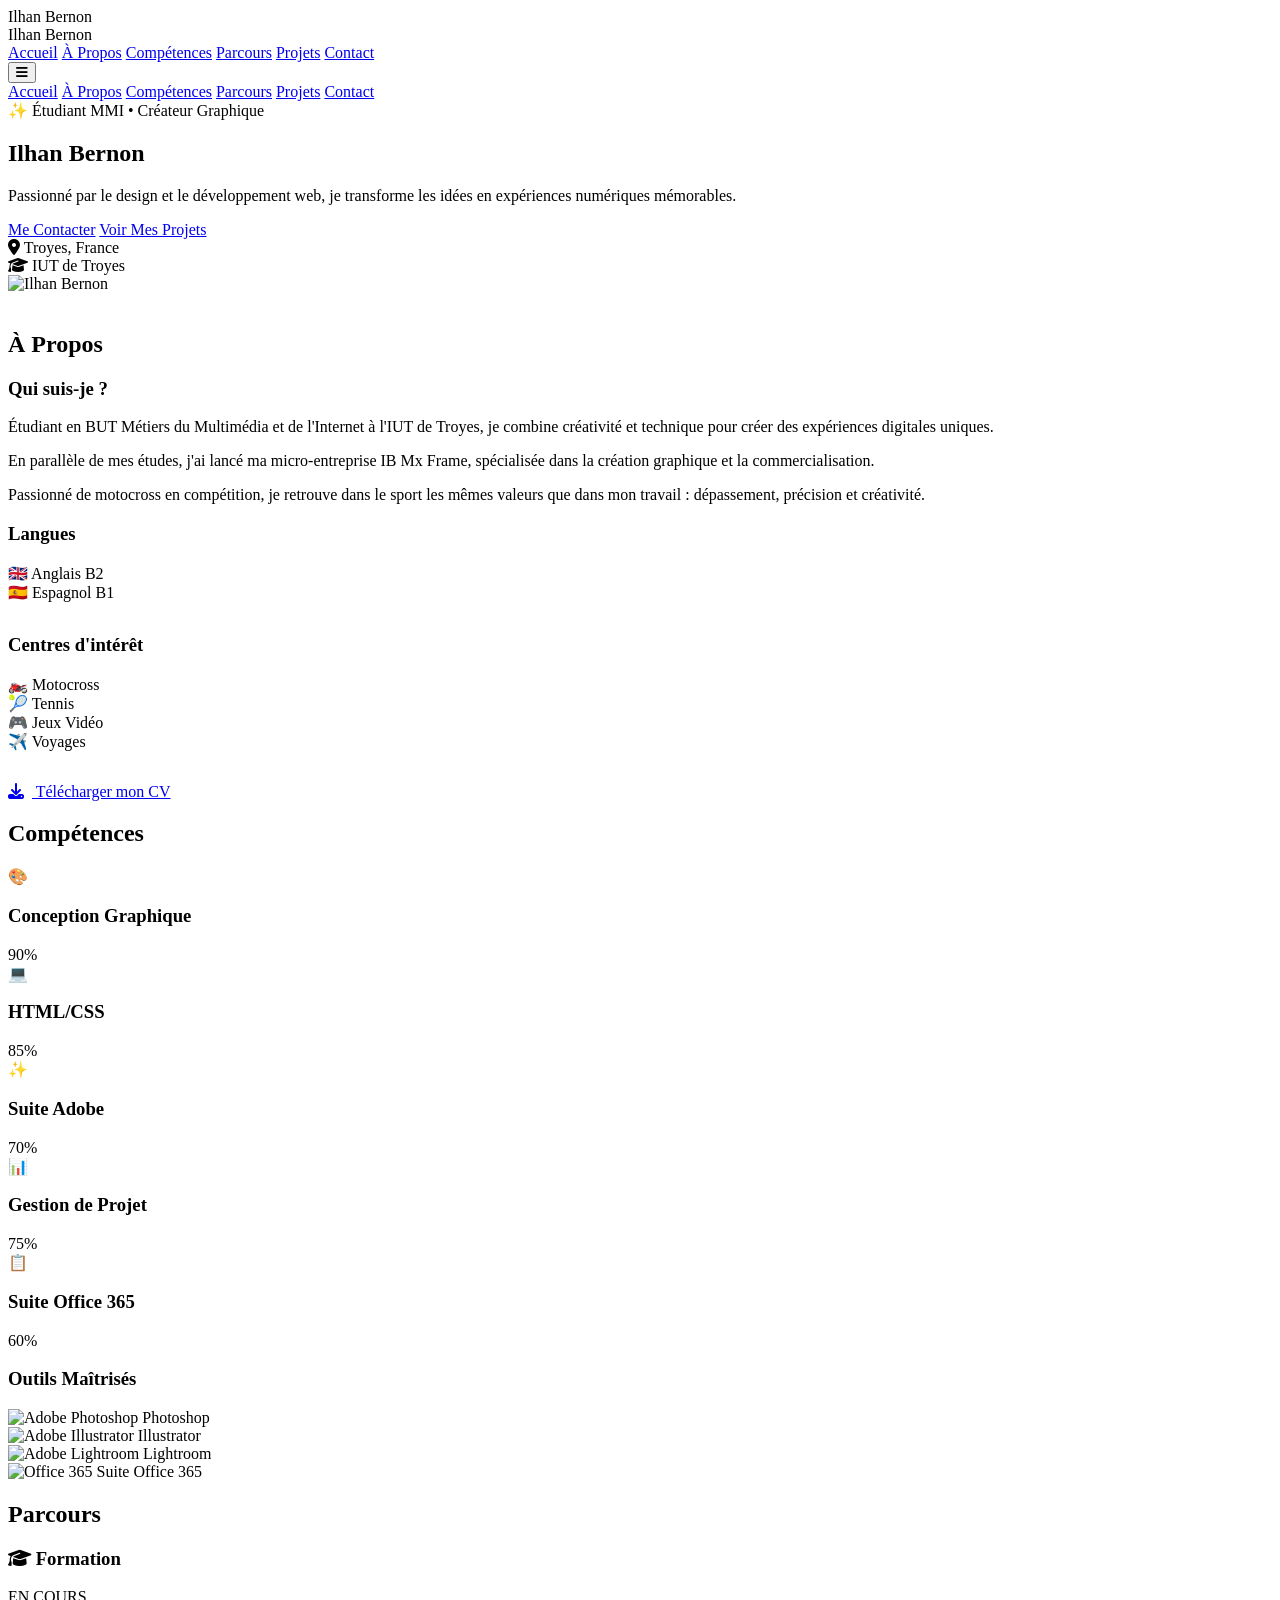
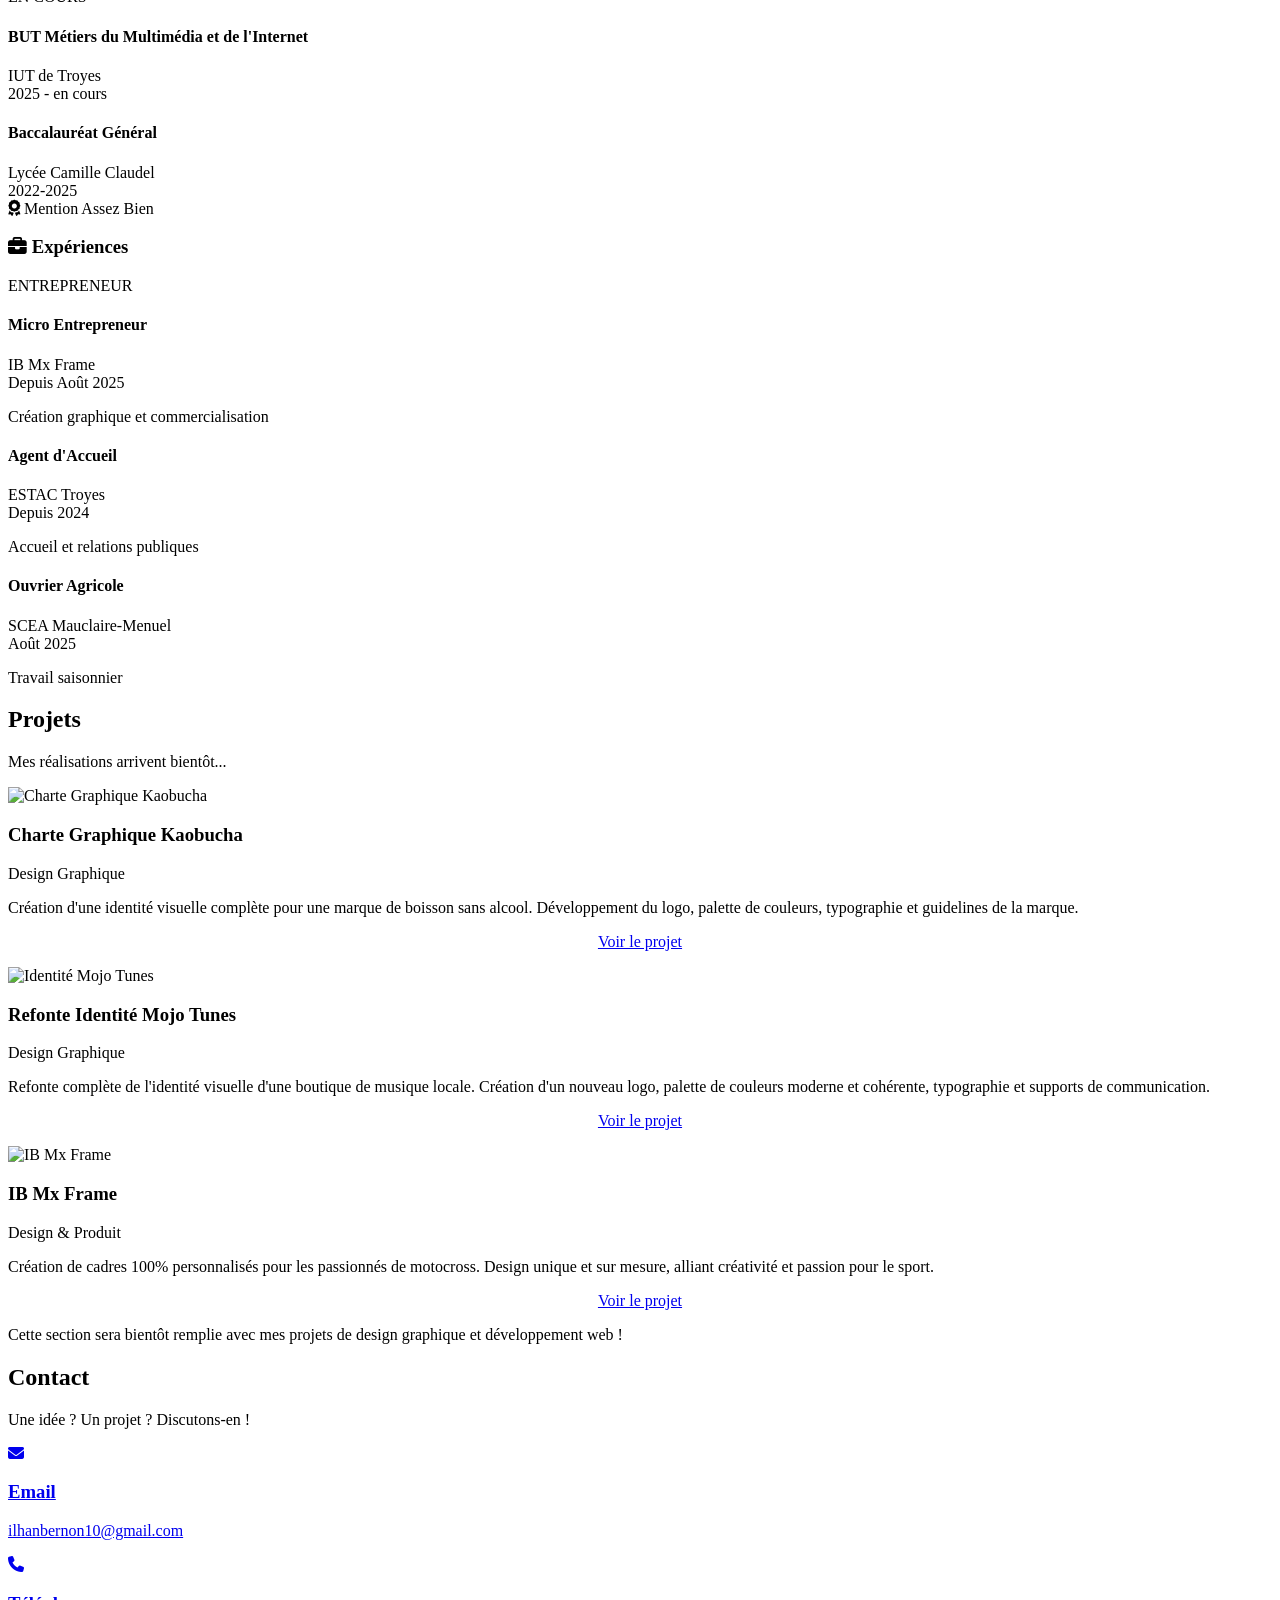
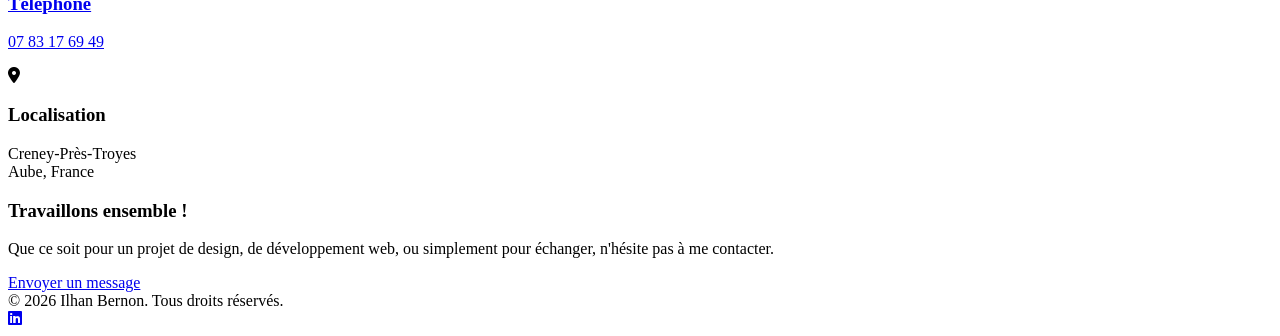
==== index.html @ 0a4a76ca "Create index.html for portfolio website Added a complete HTML structure for the portfolio website, i" ====
<!DOCTYPE html>
<html lang="fr">
<head>
    <meta charset="UTF-8">
    <meta name="viewport" content="width=device-width, initial-scale=1.0">
    <title>Ilhan Bernon - Portfolio</title>
    <link rel="stylesheet" href="https://cdnjs.cloudflare.com/ajax/libs/font-awesome/6.4.0/css/all.min.css">
    <link rel="preconnect" href="https://fonts.googleapis.com">
    <link rel="preconnect" href="https://fonts.gstatic.com" crossorigin>
    <meta name="description" content="Portfolio d'Ilhan Bernon, étudiant en MMI et créateur graphique. Découvrez mes projets et compétences en design et développement web.">
    <link href="https://fonts.googleapis.com/css2?family=Space+Grotesk:wght@300;400;500;600;700&display=swap" rel="stylesheet">
    <link rel="stylesheet" href="style.css">
</head>
<body>
    <!-- Loader -->
    <div id="loader" class="loader">
        <div class="loader-content">
            <div class="loader-text">
                <span class="loader-name">Ilhan Bernon</span>
            </div>
            <div class="loader-bar">
                <div class="loader-progress"></div>
            </div>
        </div>
    </div>

    <!-- Navigation -->
    <nav id="navbar">
        <div class="nav-container">
            <div class="logo">Ilhan Bernon</div>
            
            <!-- Desktop Navigation -->
            <div class="nav-links">
                <a href="#home" class="nav-link active">Accueil</a>
                <a href="#about" class="nav-link">À Propos</a>
                <a href="#skills" class="nav-link">Compétences</a>
                <a href="#experience" class="nav-link">Parcours</a>
                <a href="#projects" class="nav-link">Projets</a>
                <a href="#contact" class="nav-link">Contact</a>
            </div>

            <!-- Mobile Menu Button -->
            <button class="mobile-menu-btn" id="mobileMenuBtn">
                <i class="fas fa-bars"></i>
            </button>
        </div>

        <!-- Mobile Navigation -->
        <div class="mobile-nav" id="mobileNav">
            <a href="#home" class="mobile-nav-link">Accueil</a>
            <a href="#about" class="mobile-nav-link">À Propos</a>
            <a href="#skills" class="mobile-nav-link">Compétences</a>
            <a href="#experience" class="mobile-nav-link">Parcours</a>
            <a href="#projects" class="mobile-nav-link">Projets</a>
            <a href="#contact" class="mobile-nav-link">Contact</a>
        </div>
    </nav>

    <!-- Hero Section -->
    <section id="home" class="hero">
        <!-- Animated Background -->
        <div class="hero-bg">
            <div class="blob blob-1"></div>
            <div class="blob blob-2"></div>
            <div class="blob blob-3"></div>
        </div>

        <div class="container hero-content">
            <div class="hero-grid">
                <!-- Text Content -->
                <div class="hero-text fade-in-left">
                    <div class="badge">
                        <span>✨ Étudiant MMI • Créateur Graphique</span>
                    </div>
                    
                    <h1 class="hero-title">
                        <span class="title-line-1">Ilhan</span>
                        <span class="title-line-2">Bernon</span>
                    </h1>
                    
                    <p class="hero-description">
                        Passionné par le <span class="highlight-cyan">design</span> et le <span class="highlight-blue">développement web</span>, 
                        je transforme les idées en expériences numériques mémorables.
                    </p>

                    <div class="hero-buttons">
                        <a href="#contact" class="btn btn-primary">Me Contacter</a>
                        <a href="#projects" class="btn btn-secondary">Voir Mes Projets</a>
                    </div>

                    <!-- Quick Info -->
                    <div class="quick-info">
                        <div class="info-item">
                            <i class="fas fa-map-marker-alt"></i>
                            <span>Troyes, France</span>
                        </div>
                        <div class="info-item">
                            <i class="fas fa-graduation-cap"></i>
                            <span>IUT de Troyes</span>
                        </div>
                    </div>
                </div>

                <!-- Image/Visual -->
                <div class="hero-image fade-in-right">
                    <div class="image-container">
                        <!-- Decorative Elements -->
                        <div class="deco-blob deco-1"></div>
                        <div class="deco-blob deco-2"></div>
                        
                        <!-- Main Container -->
                        <div class="profile-card">
                            <div class="profile-overlay"></div>
                            
                            <!-- Profile Photo -->
                            <img src="profile.jpg" alt="Ilhan Bernon" class="profile-img">

                            <!-- Floating Icon -->
                            <div class="floating-icon">
                                <i class="fas fa-sparkles"></i>
                            </div>
                        </div>
                    </div>
                </div>
            </div>
        </div>
    </section>

    <!-- About Section -->
    <section id="about" class="about">
        <div class="container">
            <div class="section-header">
                <h2 class="section-title">À Propos</h2>
                <div class="title-underline"></div>
            </div>

            <div class="about-grid">
                <div class="about-text">
                    <h3>Qui suis-je ?</h3>
                    <p>
                        Étudiant en BUT Métiers du Multimédia et de l'Internet à l'IUT de Troyes, 
                        je combine créativité et technique pour créer des expériences digitales uniques.
                    </p>
                    <p>
                        En parallèle de mes études, j'ai lancé ma micro-entreprise <span class="highlight-cyan">IB Mx Frame</span>, 
                        spécialisée dans la création graphique et la commercialisation.
                    </p>
                    <p>
                        Passionné de motocross en compétition, je retrouve dans le sport les mêmes valeurs 
                        que dans mon travail : <span class="highlight-blue">dépassement, précision et créativité</span>.
                    </p>
                </div>

                <div class="about-details">
                    <h3>Langues</h3>
                    <div class="language-bars">
                        <div class="language-item">
                            <div class="language-header">
                                <span>🇬🇧 Anglais</span>
                                <span class="level">B2</span>
                            </div>
                            <div class="progress-bar">
                                <div class="progress-fill" style="width: 80%"></div>
                            </div>
                        </div>
                        <div class="language-item">
                            <div class="language-header">
                                <span>🇪🇸 Espagnol</span>
                                <span class="level">B1</span>
                            </div>
                            <div class="progress-bar">
                                <div class="progress-fill" style="width: 60%"></div>
                            </div>
                        </div>
                    </div>

                    <h3 style="margin-top: 2rem;">Centres d'intérêt</h3>
                    <div class="hobbies-grid">
                        <div class="hobby-card">🏍️ Motocross</div>
                        <div class="hobby-card">🎾 Tennis</div>
                        <div class="hobby-card">🎮 Jeux Vidéo</div>
                        <div class="hobby-card">✈️ Voyages</div>
                    </div>

                    <div style="margin-top: 2rem;">
                        <a href="files/Ilhan_Bernon_CV.pdf" download class="btn btn-primary" style="display: inline-block;">
                            <i class="fas fa-download" style="margin-right: 0.5rem;"></i>
                            Télécharger mon CV
                        </a>
                    </div>
                </div>
            </div>
        </div>
    </section>

    <!-- Skills Section -->
    <section id="skills" class="skills">
        <div class="container">
            <div class="section-header">
                <h2 class="section-title">Compétences</h2>
                <div class="title-underline"></div>
            </div>

            <div class="skills-grid">
                <div class="skill-card">
                    <div class="skill-header">
                        <div class="skill-icon">🎨</div>
                        <h3>Conception Graphique</h3>
                    </div>
                    <div class="progress-bar">
                        <div class="progress-fill" style="width: 90%"></div>
                    </div>
                    <div class="skill-percent">90%</div>
                </div>

                <div class="skill-card">
                    <div class="skill-header">
                        <div class="skill-icon">💻</div>
                        <h3>HTML/CSS</h3>
                    </div>
                    <div class="progress-bar">
                        <div class="progress-fill" style="width: 85%"></div>
                    </div>
                    <div class="skill-percent">85%</div>
                </div>

                <div class="skill-card">
                    <div class="skill-header">
                        <div class="skill-icon">✨</div>
                        <h3>Suite Adobe</h3>
                    </div>
                    <div class="progress-bar">
                        <div class="progress-fill" style="width: 70%"></div>
                    </div>
                    <div class="skill-percent">70%</div>
                </div>

                <div class="skill-card">
                    <div class="skill-header">
                        <div class="skill-icon">📊</div>
                        <h3>Gestion de Projet</h3>
                    </div>
                    <div class="progress-bar">
                        <div class="progress-fill" style="width: 75%"></div>
                    </div>
                    <div class="skill-percent">75%</div>
                </div>

                <div class="skill-card">
                    <div class="skill-header">
                        <div class="skill-icon">📋</div>
                        <h3>Suite Office 365</h3>
                    </div>
                    <div class="progress-bar">
                        <div class="progress-fill" style="width: 60%"></div>
                    </div>
                    <div class="skill-percent">60%</div>
                </div>
            </div>

            <!-- Tools -->
            <div class="tools-section">
                <h3>Outils Maîtrisés</h3>
                <div class="tools-grid">
                    <div class="tool-badge tool-ps">
                        <img src="images/aps.svg" alt="Adobe Photoshop" class="tool-icon">
                        Photoshop
                    </div>
                    <div class="tool-badge tool-ai">
                        <img src="images/ai.svg" alt="Adobe Illustrator" class="tool-icon">
                        Illustrator
                    </div>
                    <div class="tool-badge tool-lr">
                        <img src="images/alr.svg" alt="Adobe Lightroom" class="tool-icon">
                        Lightroom
                    </div>
                    <div class="tool-badge tool-office">
                        <img src="images/office-2.svg" alt="Office 365" class="tool-icon">
                        Suite Office 365
                    </div>
                </div>
            </div>
        </div>
    </section>

    <!-- Experience Section -->
    <section id="experience" class="experience">
        <div class="container">
            <div class="section-header">
                <h2 class="section-title">Parcours</h2>
                <div class="title-underline"></div>
            </div>

            <div class="experience-grid">
                <!-- Education -->
                <div class="experience-column">
                    <h3 class="column-title">
                        <i class="fas fa-graduation-cap"></i>
                        Formation
                    </h3>
                    
                    <div class="timeline-item current">
                        <div class="current-badge">EN COURS</div>
                        <h4>BUT Métiers du Multimédia et de l'Internet</h4>
                        <div class="item-subtitle">IUT de Troyes</div>
                        <div class="item-date">2025 - en cours</div>
                    </div>

                    <div class="timeline-item">
                        <h4>Baccalauréat Général</h4>
                        <div class="item-subtitle">Lycée Camille Claudel</div>
                        <div class="item-date">2022-2025</div>
                        <div class="item-mention">
                            <i class="fas fa-award"></i>
                            Mention Assez Bien
                        </div>
                    </div>
                </div>

                <!-- Professional Experience -->
                <div class="experience-column">
                    <h3 class="column-title">
                        <i class="fas fa-briefcase"></i>
                        Expériences
                    </h3>

                    <div class="timeline-item">
                        <div class="entrepreneur-badge">ENTREPRENEUR</div>
                        <h4>Micro Entrepreneur</h4>
                        <div class="item-subtitle">IB Mx Frame</div>
                        <div class="item-date">Depuis Août 2025</div>
                        <p>Création graphique et commercialisation</p>
                    </div>

                    <div class="timeline-item">
                        <h4>Agent d'Accueil</h4>
                        <div class="item-subtitle">ESTAC Troyes</div>
                        <div class="item-date">Depuis 2024</div>
                        <p>Accueil et relations publiques</p>
                    </div>

                    <div class="timeline-item">
                        <h4>Ouvrier Agricole</h4>
                        <div class="item-subtitle">SCEA Mauclaire-Menuel</div>
                        <div class="item-date">Août 2025</div>
                        <p>Travail saisonnier</p>
                    </div>
                </div>
            </div>
        </div>
    </section>

    <!-- Projects Section -->
    <section id="projects" class="projects">
        <div class="container">
            <div class="section-header">
                <h2 class="section-title">Projets</h2>
                <div class="title-underline"></div>
                <p class="section-subtitle">Mes réalisations arrivent bientôt...</p>
            </div>

            <div class="projects-grid">
                <div class="project-card">
                    <a href="kaobucha.html" style="text-decoration: none; color: inherit;">
                        <div class="project-image">
                            <img src="images/kaobucha.png" alt="Charte Graphique Kaobucha">
                        </div>
                        <div class="project-info">
                            <h3>Charte Graphique Kaobucha</h3>
                            <p class="project-category">Design Graphique</p>
                            <p class="project-description">Création d'une identité visuelle complète pour une marque de boisson sans alcool. Développement du logo, palette de couleurs, typographie et guidelines de la marque.</p>
                        </div>
                    </a>
                    <a href="kaobucha.html" class="btn btn-primary" style="display: block; text-align: center; margin: 1rem;">Voir le projet</a>
                </div>
                <div class="project-card">
                    <div class="project-image">
                        <img src="images/mojo-tunes.png" alt="Identité Mojo Tunes">
                    </div>
                    <div class="project-info">
                        <h3>Refonte Identité Mojo Tunes</h3>
                        <p class="project-category">Design Graphique</p>
                        <p class="project-description">Refonte complète de l'identité visuelle d'une boutique de musique locale. Création d'un nouveau logo, palette de couleurs moderne et cohérente, typographie et supports de communication.</p>
                    </div>
                    <a href="mojotunes.html" class="btn btn-primary" style="display: block; text-align: center; margin: 1rem;">Voir le projet</a>
                </div>
                <div class="project-card">
                    <div class="project-image">
                        <img src="images/ibmxframe.png" alt="IB Mx Frame">
                    </div>
                    <div class="project-info">
                        <h3>IB Mx Frame</h3>
                        <p class="project-category">Design & Produit</p>
                        <p class="project-description">Création de cadres 100% personnalisés pour les passionnés de motocross. Design unique et sur mesure, alliant créativité et passion pour le sport.</p>
                    </div>
                    <a href="ibmxframe.html" class="btn btn-primary" style="display: block; text-align: center; margin: 1rem;">Voir le projet</a>
                </div>
                </div>
            </div>

            <div class="projects-note">
                <p>Cette section sera bientôt remplie avec mes projets de design graphique et développement web !</p>
            </div>
        </div>
    </section>

    <!-- Contact Section -->
    <section id="contact" class="contact">
        <div class="container">
            <div class="section-header">
                <h2 class="section-title">Contact</h2>
                <div class="title-underline"></div>
                <p class="section-subtitle">Une idée ? Un projet ? Discutons-en !</p>
            </div>

            <div class="contact-grid">
                <a href="mailto:ilhanbernon10@gmail.com" class="contact-card">
                    <i class="fas fa-envelope"></i>
                    <h3>Email</h3>
                    <p>ilhanbernon10@gmail.com</p>
                </a>

                <a href="tel:+33783176949" class="contact-card">
                    <i class="fas fa-phone"></i>
                    <h3>Téléphone</h3>
                    <p>07 83 17 69 49</p>
                </a>

                <div class="contact-card">
                    <i class="fas fa-map-marker-alt"></i>
                    <h3>Localisation</h3>
                    <p>Creney-Près-Troyes<br>Aube, France</p>
                </div>
            </div>

            <!-- CTA -->
            <div class="cta-box">
                <h3>Travaillons ensemble !</h3>
                <p>
                    Que ce soit pour un projet de design, de développement web, ou simplement pour échanger,
                    n'hésite pas à me contacter.
                </p>
                <a href="mailto:ilhanbernon10@gmail.com" class="btn btn-primary">Envoyer un message</a>
            </div>
        </div>
    </section>

    <!-- Footer -->
    <footer class="footer">
        <div class="container">
            <div class="footer-content">
                <div class="footer-text">
                    © 2026 Ilhan Bernon. Tous droits réservés.
                </div>
                <div class="social-links">
                    <a href="https://www.linkedin.com/in/ilhan-bernon-a350823ab/" class="social-link" target="_blank"><i class="fab fa-linkedin"></i></a>
                </div>
            </div>
        </div>
    </footer>

    <script src="script.js"></script>
</body>
</html>
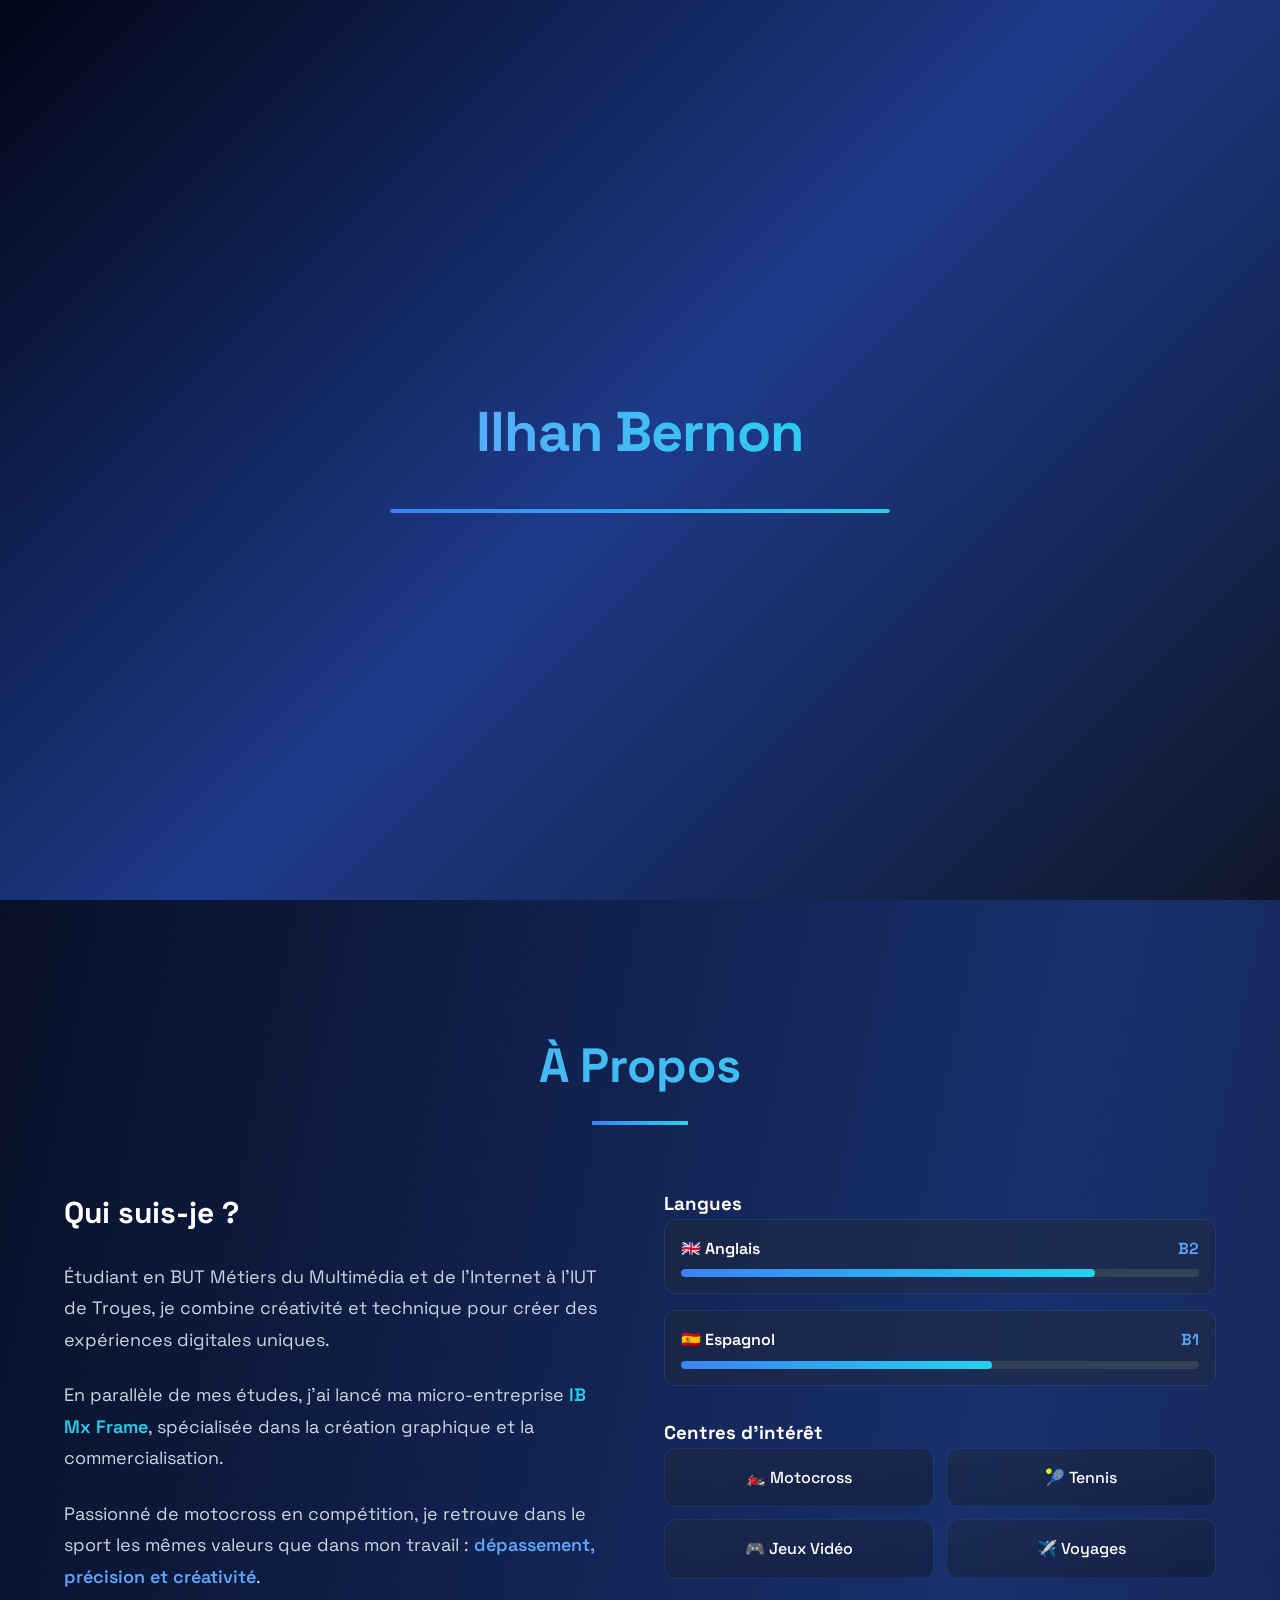
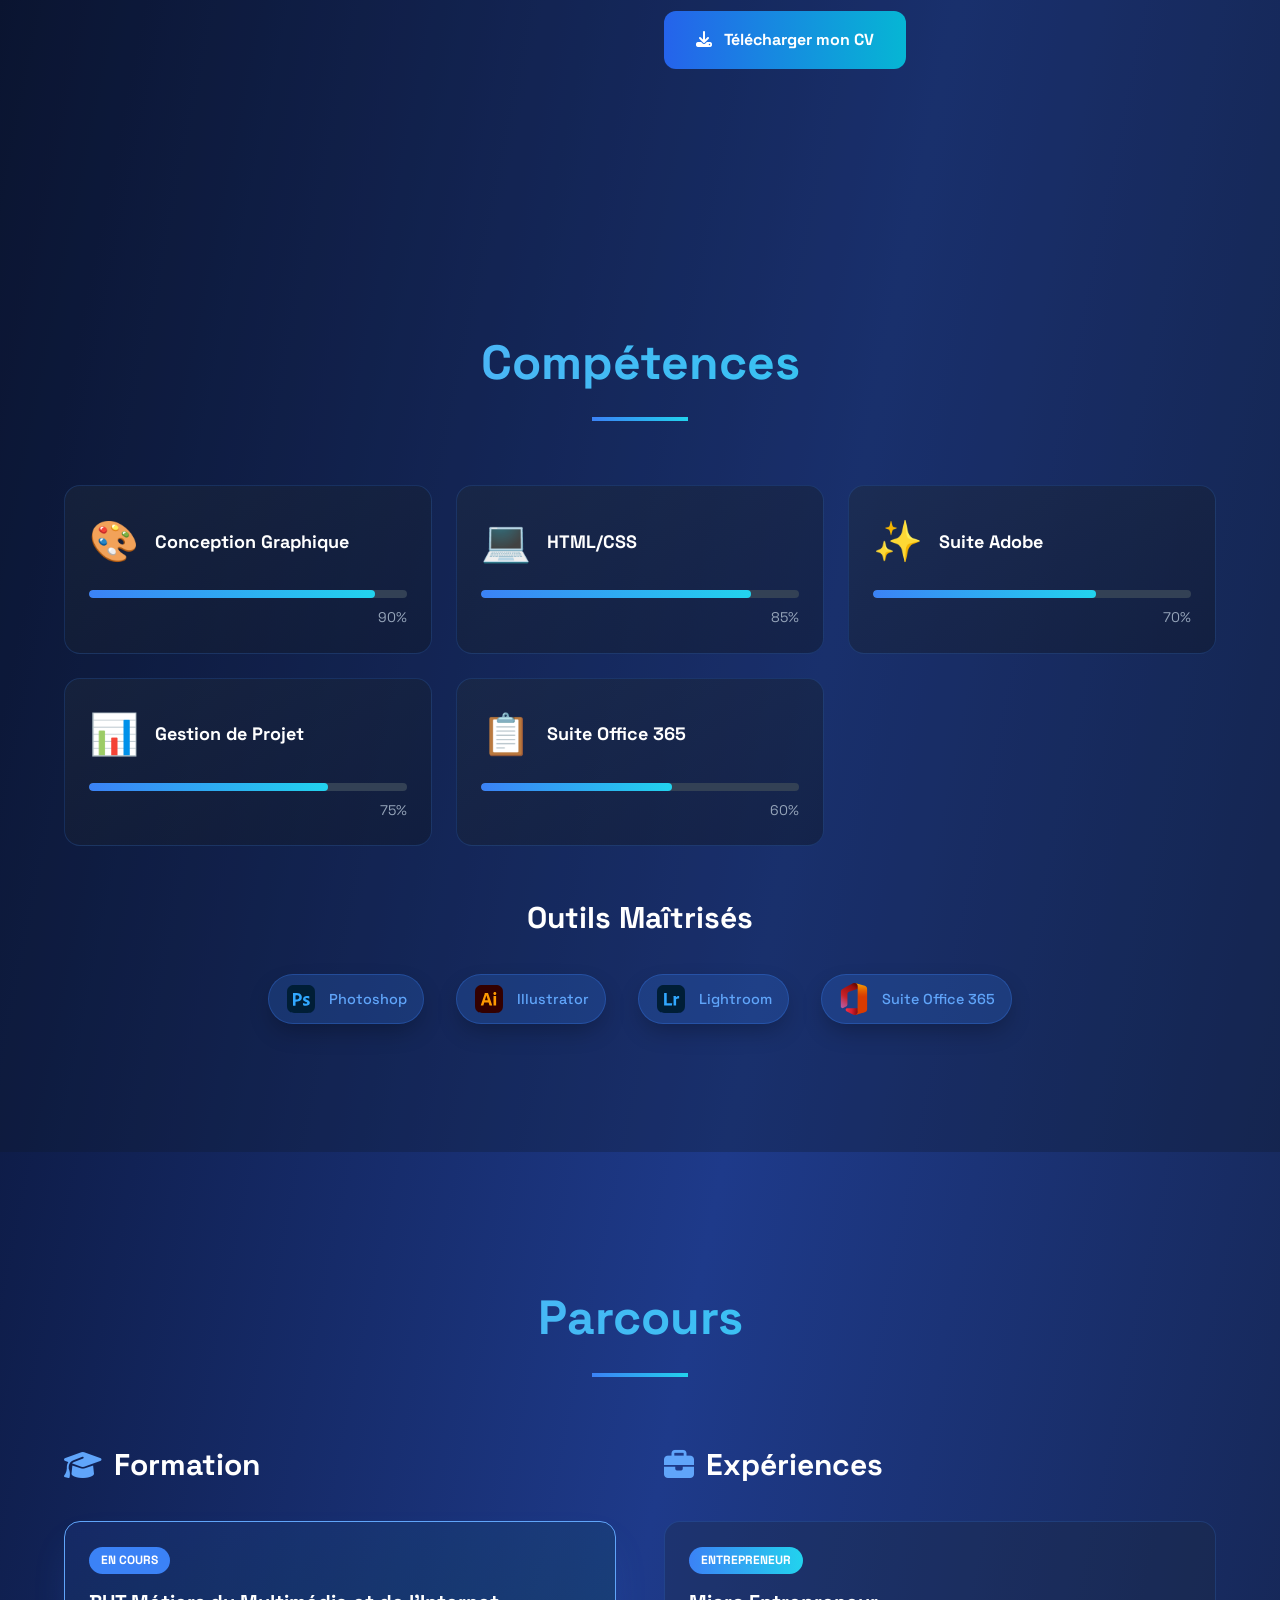
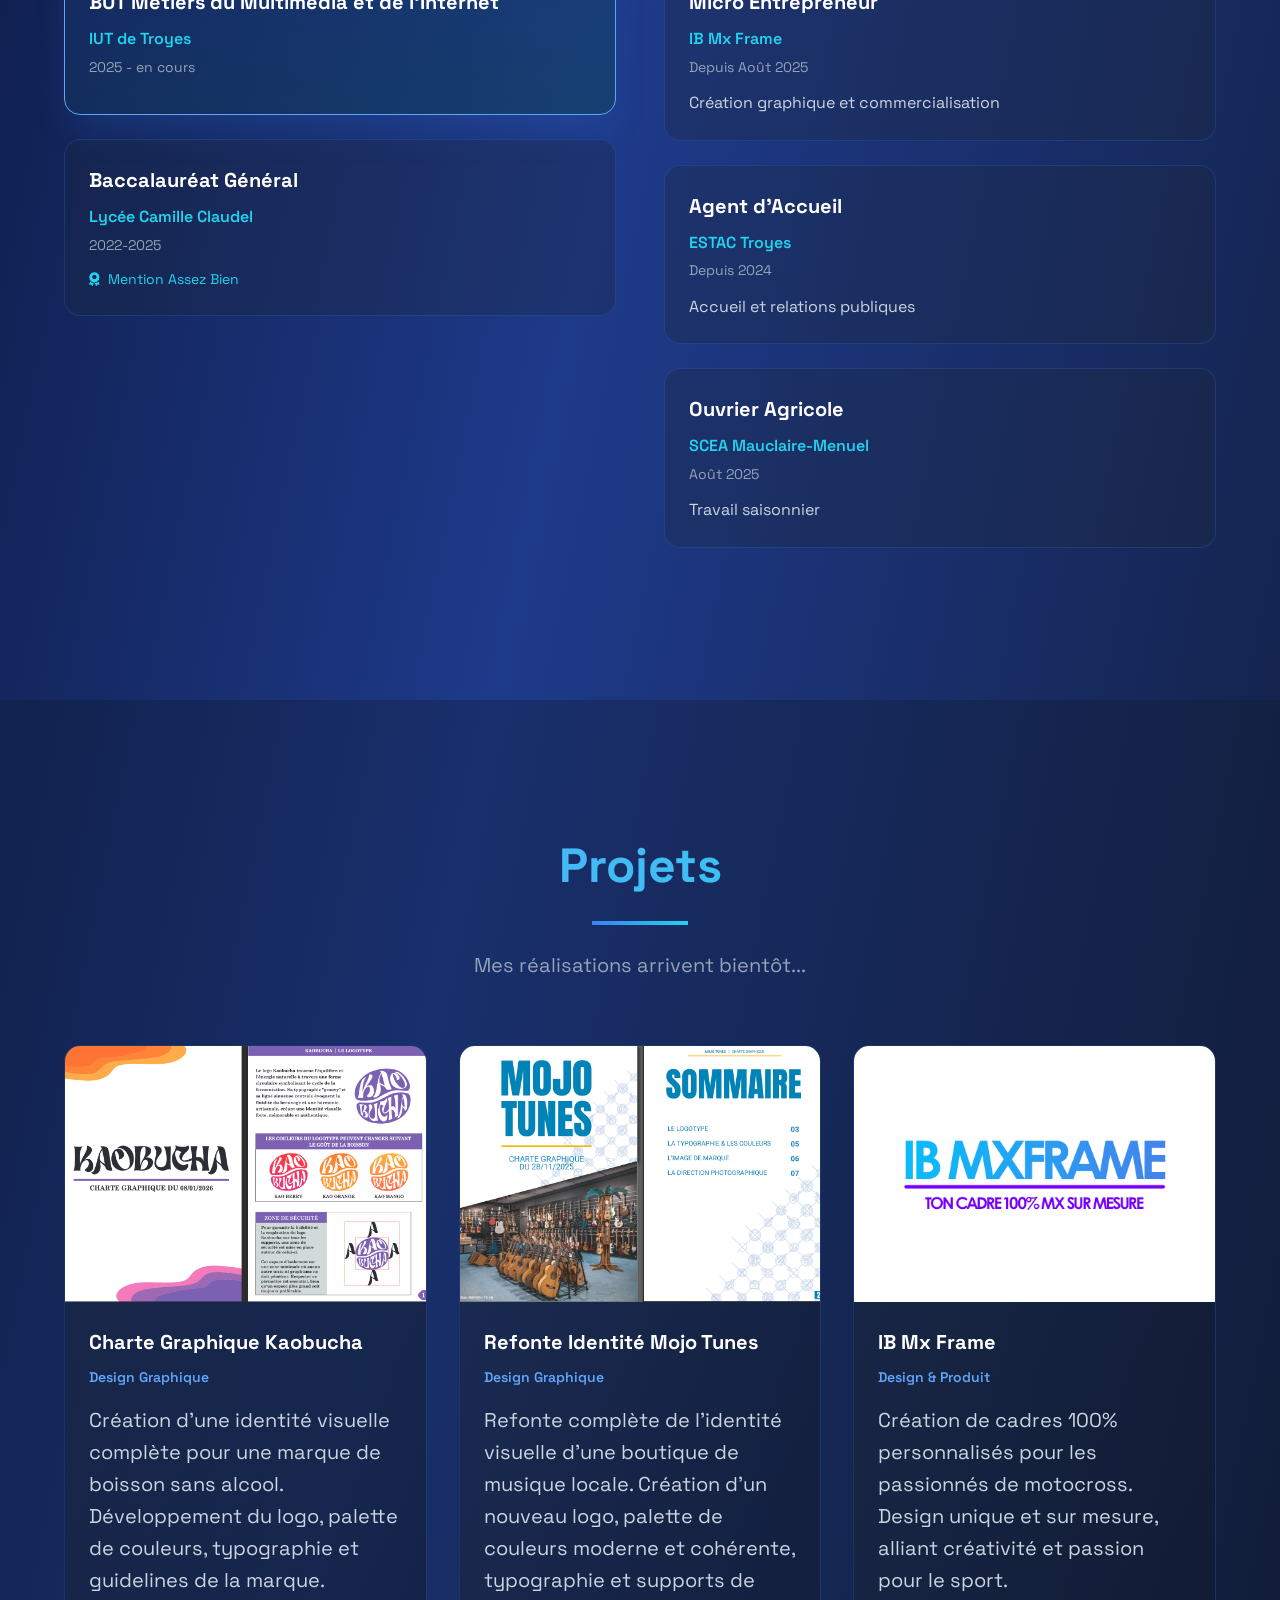
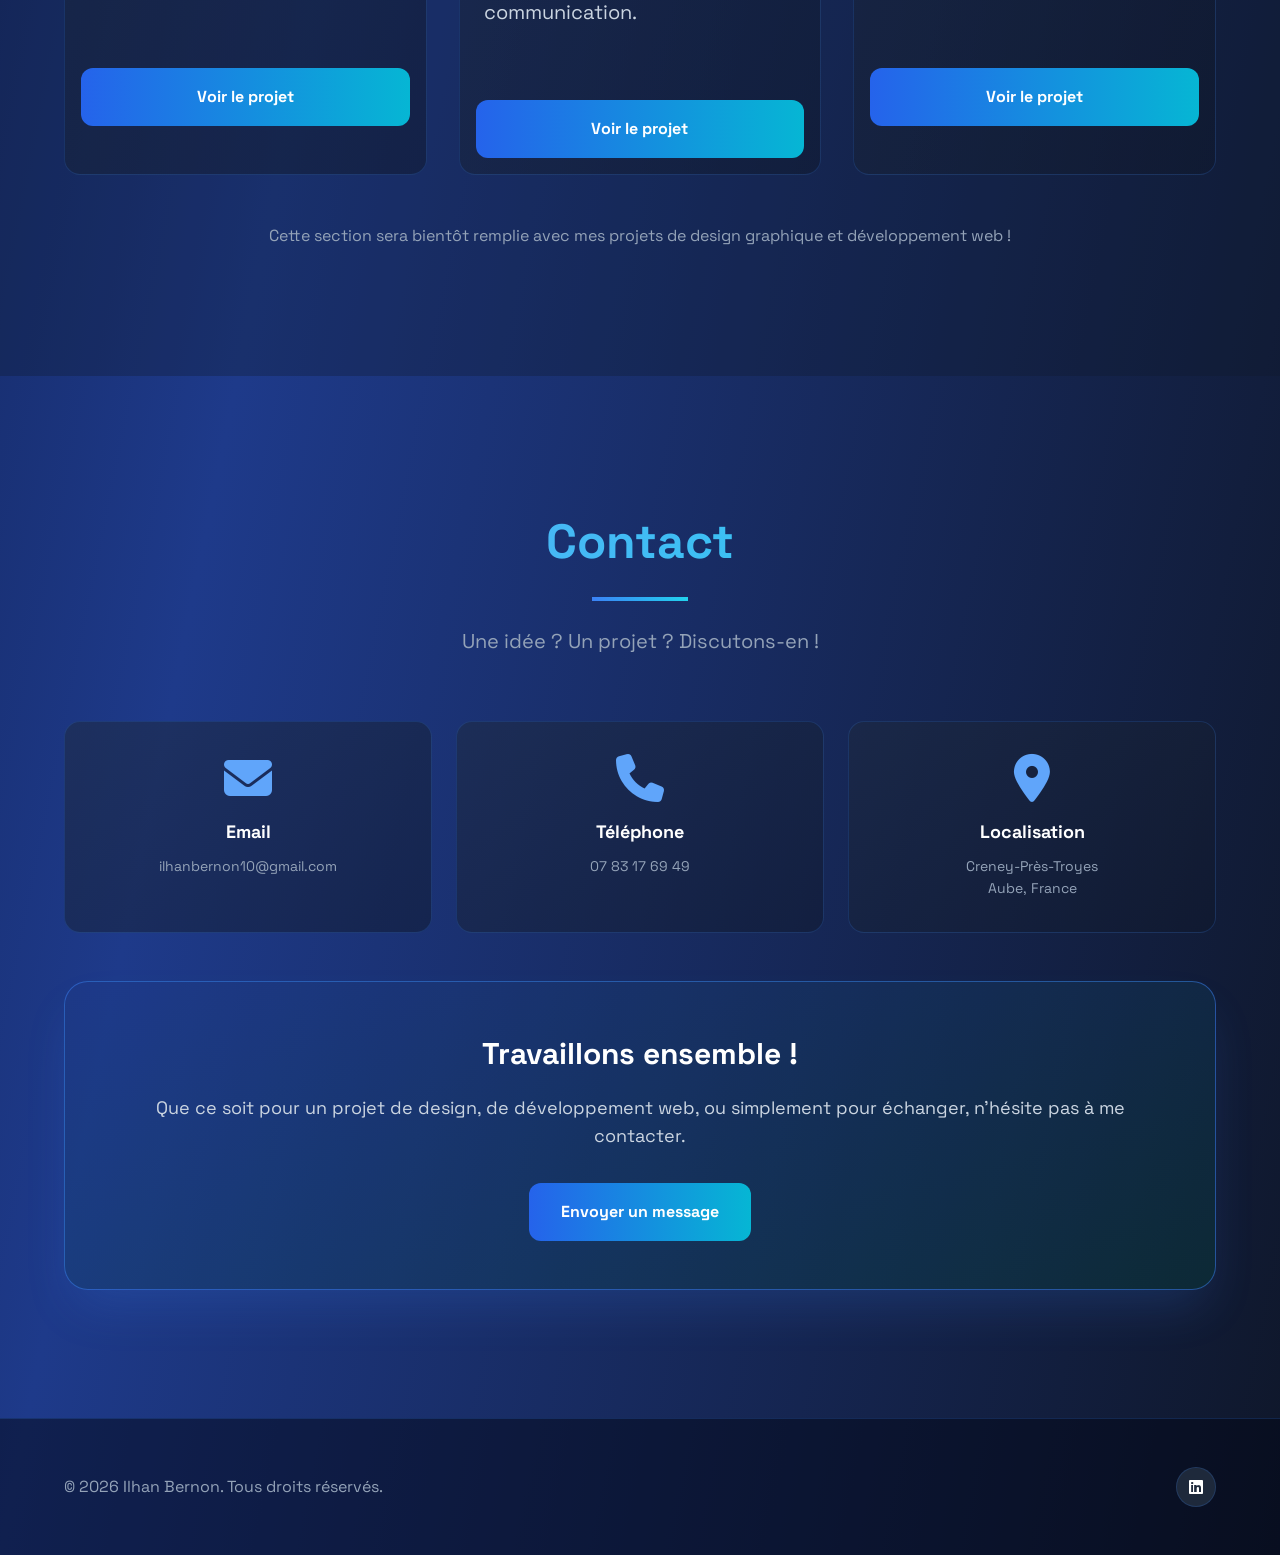
==== commit 9c389405: "Update image paths and project links in index.html" ====
--- a/index.html
+++ b/index.html
@@ -363,7 +363,7 @@
                 <div class="project-card">
                     <a href="kaobucha.html" style="text-decoration: none; color: inherit;">
                         <div class="project-image">
-                            <img src="images/kaobucha.png" alt="Charte Graphique Kaobucha">
+                            <img src="/images/kaobucha.png" alt="Charte Graphique Kaobucha">
                         </div>
                         <div class="project-info">
                             <h3>Charte Graphique Kaobucha</h3>
@@ -375,7 +375,7 @@
                 </div>
                 <div class="project-card">
                     <div class="project-image">
-                        <img src="images/mojo-tunes.png" alt="Identité Mojo Tunes">
+                        <img src="/images/mojo-tunes.png" alt="Identité Mojo Tunes">
                     </div>
                     <div class="project-info">
                         <h3>Refonte Identité Mojo Tunes</h3>
@@ -393,7 +393,7 @@
                         <p class="project-category">Design & Produit</p>
                         <p class="project-description">Création de cadres 100% personnalisés pour les passionnés de motocross. Design unique et sur mesure, alliant créativité et passion pour le sport.</p>
                     </div>
-                    <a href="ibmxframe.html" class="btn btn-primary" style="display: block; text-align: center; margin: 1rem;">Voir le projet</a>
+                    <a href="/ibmxframe.html" class="btn btn-primary" style="display: block; text-align: center; margin: 1rem;">Voir le projet</a>
                 </div>
                 </div>
             </div>
--- a/style.css
+++ b/style.css
@@ -0,0 +1,1590 @@
+/* Reset & Base */
+* {
+    margin: 0;
+    padding: 0;
+    box-sizing: border-box;
+}
+
+body {
+    font-family: 'Space Grotesk', -apple-system, BlinkMacSystemFont, sans-serif;
+    background: linear-gradient(to bottom right, #020617, #1e3a8a, #0f172a);
+    color: #ffffff;
+    line-height: 1.6;
+    overflow-x: hidden;
+}
+
+body.loading {
+    overflow: hidden !important;
+}
+
+html {
+    scroll-behavior: smooth;
+}
+
+.container {
+    max-width: 1200px;
+    margin: 0 auto;
+    padding: 0 1.5rem;
+}
+
+/* Loader */
+.loader {
+    position: fixed;
+    top: 0;
+    left: 0;
+    width: 100%;
+    height: 100%;
+    background: linear-gradient(135deg, #020617 0%, #1e3a8a 50%, #0f172a 100%);
+    display: flex;
+    align-items: center;
+    justify-content: center;
+    z-index: 9999;
+    transition: opacity 0.8s ease, visibility 0.8s ease;
+}
+
+.loader.hidden {
+    opacity: 0;
+    visibility: hidden;
+}
+
+.loader-content {
+    text-align: center;
+    max-width: 500px;
+    width: 90%;
+}
+
+.loader-text {
+    margin-bottom: 2rem;
+    overflow: hidden;
+}
+
+.loader-name {
+    font-size: 3.5rem;
+    font-weight: 900;
+    background: linear-gradient(90deg, #60a5fa, #22d3ee, #60a5fa);
+    background-size: 200% auto;
+    -webkit-background-clip: text;
+    -webkit-text-fill-color: transparent;
+    background-clip: text;
+    animation: fadeInUp 0.8s ease-out;
+    display: block;
+    letter-spacing: -0.02em;
+}
+
+.loader-bar {
+    width: 100%;
+    height: 4px;
+    background: rgba(59, 130, 246, 0.2);
+    border-radius: 999px;
+    overflow: hidden;
+    animation: fadeInUp 0.8s ease-out 0.2s both;
+}
+
+.loader-progress {
+    height: 100%;
+    background: linear-gradient(90deg, #3b82f6, #22d3ee, #3b82f6);
+    background-size: 200% 100%;
+    border-radius: 999px;
+    animation: loading 2s ease-in-out forwards;
+}
+
+@keyframes shimmer {
+    0% {
+        background-position: 200% center;
+    }
+    100% {
+        background-position: -200% center;
+    }
+}
+
+@keyframes loading {
+    0% {
+        width: 0%;
+    }
+    100% {
+        width: 100%;
+    }
+}
+
+@keyframes fadeInUp {
+    from {
+        opacity: 0;
+        transform: translateY(30px);
+    }
+    to {
+        opacity: 1;
+        transform: translateY(0);
+    }
+}
+
+/* Navigation */
+#navbar {
+    position: fixed;
+    top: 0;
+    width: 100%;
+    z-index: 1000;
+    background: rgba(2, 6, 23, 0.8);
+    backdrop-filter: blur(12px);
+    transition: all 0.5s ease;
+}
+
+#navbar.scrolled {
+    background: rgba(2, 6, 23, 0.95);
+    box-shadow: 0 25px 50px -12px rgba(59, 130, 246, 0.1);
+}
+
+.nav-container {
+    max-width: 1200px;
+    margin: 0 auto;
+    padding: 1rem 1.5rem;
+    display: flex;
+    justify-content: space-between;
+    align-items: center;
+}
+
+.logo {
+    font-size: 1.5rem;
+    font-weight: 700;
+    background: linear-gradient(to right, #60a5fa, #22d3ee);
+    -webkit-background-clip: text;
+    -webkit-text-fill-color: transparent;
+    background-clip: text;
+    letter-spacing: -0.025em;
+}
+
+.nav-links {
+    display: flex;
+    gap: 0.25rem;
+}
+
+.nav-link {
+    padding: 0.5rem 1rem;
+    border-radius: 0.5rem;
+    color: #cbd5e1;
+    text-decoration: none;
+    font-weight: 500;
+    transition: all 0.3s ease;
+}
+
+.nav-link:hover {
+    color: #ffffff;
+    background: rgba(255, 255, 255, 0.05);
+}
+
+.nav-link.active {
+    background: rgba(59, 130, 246, 0.2);
+    color: #60a5fa;
+}
+
+.mobile-menu-btn {
+    display: none;
+    background: rgba(59, 130, 246, 0.2);
+    border: none;
+    color: #60a5fa;
+    font-size: 1.5rem;
+    padding: 0.5rem;
+    border-radius: 0.5rem;
+    cursor: pointer;
+    transition: all 0.3s ease;
+}
+
+.mobile-menu-btn:hover {
+    background: rgba(59, 130, 246, 0.3);
+}
+
+.mobile-nav {
+    display: none;
+    padding: 1rem 1.5rem;
+    animation: fadeIn 0.3s ease-out;
+}
+
+.mobile-nav.open {
+    display: flex;
+    flex-direction: column;
+    gap: 0.5rem;
+}
+
+.mobile-nav-link {
+    padding: 0.75rem 1rem;
+    border-radius: 0.5rem;
+    color: #cbd5e1;
+    text-decoration: none;
+    font-weight: 500;
+    transition: all 0.3s ease;
+}
+
+.mobile-nav-link:hover {
+    color: #ffffff;
+    background: rgba(255, 255, 255, 0.05);
+}
+
+/* Hero Section */
+.hero {
+    min-height: 100vh;
+    display: flex;
+    align-items: center;
+    justify-content: center;
+    position: relative;
+    overflow: hidden;
+    padding-top: 5rem;
+}
+
+.hero-bg {
+    position: absolute;
+    inset: 0;
+    overflow: hidden;
+}
+
+.blob {
+    position: absolute;
+    border-radius: 50%;
+    filter: blur(60px);
+    opacity: 0.1;
+    animation: pulse 3s ease-in-out infinite;
+}
+
+.blob-1 {
+    top: 5rem;
+    left: 2.5rem;
+    width: 24rem;
+    height: 24rem;
+    background: #3b82f6;
+}
+
+.blob-2 {
+    bottom: 5rem;
+    right: 2.5rem;
+    width: 24rem;
+    height: 24rem;
+    background: #22d3ee;
+    animation-delay: 1s;
+}
+
+.blob-3 {
+    top: 50%;
+    left: 50%;
+    width: 24rem;
+    height: 24rem;
+    background: #a855f7;
+    animation-delay: 2s;
+}
+
+.hero-content {
+    position: relative;
+    z-index: 10;
+}
+
+.hero-grid {
+    display: grid;
+    grid-template-columns: 1fr 1fr;
+    gap: 3rem;
+    align-items: center;
+}
+
+.hero-text {
+    animation: fadeInLeft 1s ease-out;
+}
+
+.badge {
+    display: inline-block;
+    padding: 0.5rem 1rem;
+    background: linear-gradient(to right, rgba(59, 130, 246, 0.2), rgba(34, 211, 238, 0.2));
+    border: 1px solid rgba(59, 130, 246, 0.3);
+    border-radius: 9999px;
+    backdrop-filter: blur(4px);
+    margin-bottom: 1.5rem;
+}
+
+.badge span {
+    color: #93c5fd;
+    font-size: 0.875rem;
+    font-weight: 500;
+}
+
+.hero-title {
+    font-size: 4rem;
+    font-weight: 900;
+    line-height: 1.1;
+    margin-bottom: 1.5rem;
+}
+
+.title-line-1 {
+    display: block;
+    color: #ffffff;
+}
+
+.title-line-2 {
+    display: block;
+    background: linear-gradient(to right, #60a5fa, #22d3ee, #3b82f6);
+    -webkit-background-clip: text;
+    -webkit-text-fill-color: transparent;
+    background-clip: text;
+}
+
+.hero-description {
+    font-size: 1.25rem;
+    color: #cbd5e1;
+    line-height: 1.75;
+    max-width: 32rem;
+    margin-bottom: 1.5rem;
+}
+
+.highlight-cyan {
+    color: #22d3ee;
+    font-weight: 600;
+}
+
+.highlight-blue {
+    color: #60a5fa;
+    font-weight: 600;
+}
+
+.hero-buttons {
+    display: flex;
+    flex-wrap: wrap;
+    gap: 1rem;
+    margin-top: 1.5rem;
+}
+
+.btn {
+    padding: 1rem 2rem;
+    border-radius: 0.75rem;
+    font-weight: 700;
+    text-decoration: none;
+    transition: all 0.3s ease;
+    display: inline-block;
+}
+
+.btn-primary {
+    background: linear-gradient(to right, #2563eb, #06b6d4);
+    color: #ffffff;
+}
+
+.btn-primary:hover {
+    box-shadow: 0 25px 50px -12px rgba(59, 130, 246, 0.5);
+    transform: translateY(-4px);
+}
+
+.btn-secondary {
+    border: 2px solid rgba(59, 130, 246, 0.3);
+    color: #ffffff;
+}
+
+.btn-secondary:hover {
+    background: rgba(59, 130, 246, 0.1);
+    border-color: #60a5fa;
+}
+
+.quick-info {
+    display: flex;
+    flex-wrap: wrap;
+    gap: 1.5rem;
+    margin-top: 1.5rem;
+    font-size: 0.875rem;
+    color: #94a3b8;
+}
+
+.info-item {
+    display: flex;
+    align-items: center;
+    gap: 0.5rem;
+}
+
+.info-item i {
+    color: #60a5fa;
+}
+
+.hero-image {
+    animation: fadeInRight 1s ease-out;
+}
+
+.image-container {
+    position: relative;
+    width: 100%;
+    max-width: 28rem;
+    aspect-ratio: 1;
+    margin: 0 auto;
+}
+
+.deco-blob {
+    position: absolute;
+    border-radius: 1.5rem;
+    filter: blur(40px);
+    opacity: 0.5;
+    animation: pulse 3s ease-in-out infinite;
+}
+
+.deco-1 {
+    top: -1rem;
+    right: -1rem;
+    width: 6rem;
+    height: 6rem;
+    background: linear-gradient(to bottom right, #3b82f6, #22d3ee);
+}
+
+.deco-2 {
+    bottom: -1rem;
+    left: -1rem;
+    width: 8rem;
+    height: 8rem;
+    background: linear-gradient(to bottom right, #a855f7, #3b82f6);
+    animation-delay: 1s;
+}
+
+.profile-card {
+    position: relative;
+    width: 100%;
+    height: 100%;
+    background: linear-gradient(to bottom right, rgba(30, 41, 59, 0.5), rgba(15, 23, 42, 0.5));
+    backdrop-filter: blur(4px);
+    border-radius: 1.5rem;
+    border: 1px solid rgba(255, 255, 255, 0.1);
+    box-shadow: 0 25px 50px -12px rgba(0, 0, 0, 0.5);
+    overflow: hidden;
+}
+
+.profile-overlay {
+    position: absolute;
+    inset: 0;
+    background: linear-gradient(to bottom right, rgba(59, 130, 246, 0.1), transparent);
+}
+
+.profile-img {
+    position: absolute;
+    top: 3rem;
+    left: 2rem;
+    right: 2rem;
+    bottom: 2rem;
+    width: calc(100% - 4rem);
+    height: calc(100% - 5rem);
+    object-fit: cover;
+    object-position: center 20%;
+    border-radius: 1rem;
+    box-shadow: 0 25px 50px -12px rgba(0, 0, 0, 0.5);
+}
+
+.floating-icon {
+    position: absolute;
+    top: 1.5rem;
+    right: 1.5rem;
+    width: 3rem;
+    height: 3rem;
+    background: rgba(59, 130, 246, 0.2);
+    backdrop-filter: blur(4px);
+    border-radius: 0.75rem;
+    display: flex;
+    align-items: center;
+    justify-content: center;
+    animation: bounce 3s ease-in-out infinite;
+}
+
+.floating-icon i {
+    color: #60a5fa;
+}
+
+.scroll-indicator {
+    position: absolute;
+    bottom: 2.5rem;
+    left: 50%;
+    transform: translateX(-50%);
+    animation: bounce 2s ease-in-out infinite;
+}
+
+.scroll-indicator i {
+    font-size: 2rem;
+    color: #60a5fa;
+}
+
+/* Section Styles */
+section {
+    padding: 8rem 0;
+    position: relative;
+}
+
+.section-header {
+    text-align: center;
+    margin-bottom: 4rem;
+}
+
+.section-title {
+    font-size: 3rem;
+    font-weight: 900;
+    margin-bottom: 1rem;
+    background: linear-gradient(to right, #60a5fa, #22d3ee);
+    -webkit-background-clip: text;
+    -webkit-text-fill-color: transparent;
+    background-clip: text;
+}
+
+.title-underline {
+    width: 6rem;
+    height: 0.25rem;
+    background: linear-gradient(to right, #3b82f6, #22d3ee);
+    margin: 0 auto 1.5rem;
+}
+
+.section-subtitle {
+    font-size: 1.25rem;
+    color: #94a3b8;
+}
+
+/* About Section */
+.about {
+    background: rgba(15, 23, 42, 0.3);
+}
+
+.about-grid {
+    display: grid;
+    grid-template-columns: 1fr 1fr;
+    gap: 3rem;
+}
+
+.about-text h3 {
+    font-size: 1.875rem;
+    font-weight: 700;
+    margin-bottom: 1.5rem;
+}
+
+.about-text p {
+    font-size: 1.125rem;
+    color: #cbd5e1;
+    line-height: 1.75;
+    margin-bottom: 1.5rem;
+}
+
+.language-bars {
+    display: flex;
+    flex-direction: column;
+    gap: 1rem;
+}
+
+.language-item {
+    padding: 1rem;
+    background: rgba(30, 41, 59, 0.5);
+    border-radius: 0.75rem;
+    border: 1px solid rgba(59, 130, 246, 0.2);
+}
+
+.language-header {
+    display: flex;
+    justify-content: space-between;
+    margin-bottom: 0.5rem;
+    font-weight: 600;
+}
+
+.level {
+    color: #60a5fa;
+}
+
+.progress-bar {
+    width: 100%;
+    height: 0.5rem;
+    background: #334155;
+    border-radius: 9999px;
+    overflow: hidden;
+}
+
+.progress-fill {
+    height: 100%;
+    background: linear-gradient(to right, #3b82f6, #22d3ee);
+    border-radius: 9999px;
+    transition: width 1s ease;
+}
+
+.hobbies-grid {
+    display: grid;
+    grid-template-columns: 1fr 1fr;
+    gap: 0.75rem;
+}
+
+.hobby-card {
+    padding: 1rem;
+    background: linear-gradient(to bottom right, rgba(30, 41, 59, 0.5), rgba(15, 23, 42, 0.5));
+    border-radius: 0.75rem;
+    border: 1px solid rgba(59, 130, 246, 0.2);
+    text-align: center;
+    font-weight: 500;
+    transition: all 0.3s ease;
+}
+
+.hobby-card:hover {
+    border-color: #60a5fa;
+    transform: scale(1.05);
+}
+
+/* Skills Section */
+.skills {
+    background: rgba(15, 23, 42, 0.3);
+}
+
+.skills-grid {
+    display: grid;
+    grid-template-columns: repeat(auto-fit, minmax(280px, 1fr));
+    gap: 1.5rem;
+    margin-bottom: 3rem;
+}
+
+.skill-card {
+    padding: 1.5rem;
+    background: linear-gradient(to bottom right, rgba(30, 41, 59, 0.5), rgba(15, 23, 42, 0.5));
+    border-radius: 1rem;
+    border: 1px solid rgba(59, 130, 246, 0.2);
+    transition: all 0.5s ease;
+}
+
+.skill-card:hover {
+    border-color: #60a5fa;
+    transform: scale(1.05);
+    box-shadow: 0 25px 50px -12px rgba(59, 130, 246, 0.2);
+}
+
+.skill-header {
+    display: flex;
+    align-items: center;
+    gap: 1rem;
+    margin-bottom: 1rem;
+}
+
+.skill-icon {
+    font-size: 2.5rem;
+}
+
+.skill-card h3 {
+    font-size: 1.125rem;
+    font-weight: 700;
+}
+
+.skill-percent {
+    text-align: right;
+    margin-top: 0.5rem;
+    font-size: 0.875rem;
+    color: #94a3b8;
+}
+
+.tools-section {
+    text-align: center;
+    margin-top: 4rem;
+}
+
+.tools-section h3 {
+    font-size: 1.875rem;
+    font-weight: 700;
+    margin-bottom: 2rem;
+}
+
+.tools-grid {
+    display: flex;
+    justify-content: center;
+    gap: 2rem;
+    flex-wrap: wrap;
+}
+
+.tool-badge {
+    padding: 1rem 2rem;
+    border-radius: 0.75rem;
+    font-weight: 700;
+    box-shadow: 0 10px 25px -5px rgba(0, 0, 0, 0.3);
+    transition: all 0.3s ease;
+    display: flex;
+    align-items: center;
+    gap: 0.75rem;
+}
+
+.tool-badge:hover {
+    box-shadow: 0 25px 50px -12px rgba(0, 0, 0, 0.5);
+    transform: translateY(-8px);
+}
+
+.tool-icon {
+    width: 32px;
+    height: 32px;
+    flex-shrink: 0;
+}
+
+.tool-ps {
+    background: linear-gradient(to right, #2563eb, #1e40af);
+}
+
+.tool-ai {
+    background: linear-gradient(to right, #ea580c, #c2410c);
+}
+
+.tool-pr {
+    background: linear-gradient(to right, #9333ea, #7e22ce);
+}
+
+.tool-lr {
+    background: linear-gradient(to right, #0891b2, #2563eb);
+}
+
+.tool-office {
+    background: linear-gradient(to right, #1e293b, #0f172a);
+}
+
+/* Experience Section */
+.experience-grid {
+    display: grid;
+    grid-template-columns: 1fr 1fr;
+    gap: 3rem;
+}
+
+.column-title {
+    font-size: 1.875rem;
+    font-weight: 700;
+    display: flex;
+    align-items: center;
+    gap: 0.75rem;
+    margin-bottom: 2rem;
+}
+
+.column-title i {
+    color: #60a5fa;
+}
+
+.timeline-item {
+    padding: 1.5rem;
+    border-radius: 1rem;
+    border: 1px solid rgba(59, 130, 246, 0.2);
+    margin-bottom: 1.5rem;
+    background: rgba(30, 41, 59, 0.3);
+    transition: all 0.3s ease;
+}
+
+.timeline-item:hover {
+    border-color: #60a5fa;
+    transform: scale(1.02);
+}
+
+.timeline-item.current {
+    background: linear-gradient(to bottom right, rgba(30, 58, 138, 0.3), rgba(6, 78, 59, 0.3));
+    border-color: #60a5fa;
+    box-shadow: 0 20px 40px -10px rgba(59, 130, 246, 0.2);
+}
+
+.current-badge,
+.entrepreneur-badge {
+    display: inline-block;
+    padding: 0.25rem 0.75rem;
+    background: #3b82f6;
+    font-size: 0.75rem;
+    font-weight: 700;
+    border-radius: 9999px;
+    margin-bottom: 0.75rem;
+}
+
+.entrepreneur-badge {
+    background: linear-gradient(to right, #3b82f6, #22d3ee);
+}
+
+.timeline-item h4 {
+    font-size: 1.25rem;
+    font-weight: 700;
+    margin-bottom: 0.5rem;
+}
+
+.item-subtitle {
+    color: #22d3ee;
+    font-weight: 600;
+    margin-bottom: 0.25rem;
+}
+
+.item-date {
+    color: #94a3b8;
+    font-size: 0.875rem;
+    margin-bottom: 0.75rem;
+}
+
+.item-mention {
+    margin-top: 0.75rem;
+    font-size: 0.875rem;
+    color: #22d3ee;
+    display: flex;
+    align-items: center;
+    gap: 0.5rem;
+}
+
+.timeline-item p {
+    color: #cbd5e1;
+}
+
+/* Projects Section */
+.projects {
+    background: rgba(15, 23, 42, 0.3);
+}
+
+.projects-grid {
+    display: grid;
+    grid-template-columns: repeat(auto-fit, minmax(300px, 1fr));
+    gap: 2rem;
+}
+
+.project-card {
+    background: linear-gradient(to bottom right, rgba(30, 41, 59, 0.5), rgba(15, 23, 42, 0.5));
+    border-radius: 1rem;
+    border: 1px solid rgba(59, 130, 246, 0.2);
+    overflow: hidden;
+    transition: all 0.5s ease;
+}
+
+.project-card:hover {
+    border-color: #60a5fa;
+    transform: scale(1.05);
+    box-shadow: 0 25px 50px -12px rgba(59, 130, 246, 0.2);
+}
+
+.project-image {
+    width: 100%;
+    height: 16rem;
+    overflow: hidden;
+    background: rgba(0, 0, 0, 0.3);
+}
+
+.project-image img {
+    width: 100%;
+    height: 100%;
+    object-fit: cover;
+    transition: transform 0.5s ease;
+}
+
+.project-card:hover .project-image img {
+    transform: scale(1.1);
+}
+
+.project-info {
+    padding: 1.5rem;
+}
+
+.project-info h3 {
+    font-size: 1.25rem;
+    font-weight: 700;
+    margin-bottom: 0.5rem;
+}
+
+.project-category {
+    color: #60a5fa;
+    font-size: 0.875rem;
+    font-weight: 600;
+    margin-bottom: 1rem;
+}
+
+.project-description {
+    color: #cbd5e1;
+    font-size: 0.95rem;
+    line-height: 1.6;
+}
+
+.project-placeholder {
+    aspect-ratio: 16/9;
+    background: linear-gradient(to bottom right, rgba(30, 41, 59, 0.5), rgba(15, 23, 42, 0.5));
+    border-radius: 1rem;
+    border: 2px dashed rgba(59, 130, 246, 0.3);
+    overflow: hidden;
+    transition: all 0.5s ease;
+}
+
+.project-placeholder:hover {
+    border-color: #60a5fa;
+    background: linear-gradient(to top, rgba(59, 130, 246, 0.1), transparent);
+}
+
+.placeholder-content {
+    height: 100%;
+    display: flex;
+    flex-direction: column;
+    align-items: center;
+    justify-content: center;
+}
+
+.placeholder-icon {
+    font-size: 4rem;
+    opacity: 0.3;
+    margin-bottom: 1rem;
+}
+
+.placeholder-text {
+    color: #64748b;
+    font-weight: 500;
+}
+
+.projects-note {
+    text-align: center;
+    margin-top: 3rem;
+}
+
+.projects-note p {
+    color: #94a3b8;
+}
+
+/* Contact Section */
+.contact-grid {
+    display: grid;
+    grid-template-columns: repeat(auto-fit, minmax(250px, 1fr));
+    gap: 1.5rem;
+    margin-bottom: 3rem;
+}
+
+.contact-card {
+    padding: 2rem;
+    background: linear-gradient(to bottom right, rgba(30, 41, 59, 0.5), rgba(15, 23, 42, 0.5));
+    border-radius: 1rem;
+    border: 1px solid rgba(59, 130, 246, 0.2);
+    text-align: center;
+    text-decoration: none;
+    color: inherit;
+    transition: all 0.3s ease;
+}
+
+.contact-card:hover {
+    border-color: #60a5fa;
+    transform: scale(1.05);
+    box-shadow: 0 25px 50px -12px rgba(59, 130, 246, 0.2);
+}
+
+.contact-card i {
+    font-size: 3rem;
+    margin-bottom: 1rem;
+    color: #60a5fa;
+    transition: all 0.3s ease;
+}
+
+.contact-card:hover i {
+    transform: scale(1.1);
+}
+
+.contact-card h3 {
+    font-size: 1.125rem;
+    font-weight: 700;
+    margin-bottom: 0.5rem;
+}
+
+.contact-card p {
+    color: #94a3b8;
+    font-size: 0.875rem;
+    word-break: break-all;
+}
+
+.cta-box {
+    padding: 3rem;
+    background: linear-gradient(to bottom right, rgba(30, 58, 138, 0.3), rgba(6, 78, 59, 0.3));
+    border-radius: 1.5rem;
+    border: 1px solid rgba(59, 130, 246, 0.5);
+    box-shadow: 0 25px 50px -12px rgba(59, 130, 246, 0.2);
+    text-align: center;
+}
+
+.cta-box h3 {
+    font-size: 1.875rem;
+    font-weight: 700;
+    margin-bottom: 1rem;
+}
+
+.cta-box p {
+    font-size: 1.125rem;
+    color: #cbd5e1;
+    margin-bottom: 2rem;
+}
+
+/* Footer */
+.footer {
+    padding: 3rem 0;
+    border-top: 1px solid rgba(59, 130, 246, 0.2);
+    background: rgba(2, 6, 23, 0.5);
+}
+
+.footer-content {
+    display: flex;
+    justify-content: space-between;
+    align-items: center;
+    flex-wrap: wrap;
+    gap: 1.5rem;
+}
+
+.footer-text {
+    color: #94a3b8;
+}
+
+.social-links {
+    display: flex;
+    gap: 1rem;
+}
+
+.social-link {
+    width: 2.5rem;
+    height: 2.5rem;
+    border-radius: 50%;
+    background: #1e293b;
+    border: 1px solid rgba(59, 130, 246, 0.2);
+    display: flex;
+    align-items: center;
+    justify-content: center;
+    color: inherit;
+    text-decoration: none;
+    transition: all 0.3s ease;
+}
+
+.social-link:hover {
+    background: rgba(59, 130, 246, 0.2);
+    border-color: #60a5fa;
+}
+
+/* Animations */
+@keyframes fadeInLeft {
+    from {
+        opacity: 0;
+        transform: translateX(-50px);
+    }
+    to {
+        opacity: 1;
+        transform: translateX(0);
+    }
+}
+
+@keyframes fadeInRight {
+    from {
+        opacity: 0;
+        transform: translateX(50px);
+    }
+    to {
+        opacity: 1;
+        transform: translateX(0);
+    }
+}
+
+@keyframes fadeIn {
+    from {
+        opacity: 0;
+        transform: translateY(-10px);
+    }
+    to {
+        opacity: 1;
+        transform: translateY(0);
+    }
+}
+
+@keyframes pulse {
+    0%, 100% {
+        opacity: 0.1;
+    }
+    50% {
+        opacity: 0.15;
+    }
+}
+
+@keyframes bounce {
+    0%, 100% {
+        transform: translateY(0);
+    }
+    50% {
+        transform: translateY(-10px);
+    }
+}
+
+/* Responsive */
+@media (max-width: 768px) {
+    .nav-links {
+        display: none;
+    }
+
+    .mobile-menu-btn {
+        display: block;
+    }
+
+    .hero-grid,
+    .about-grid,
+    .experience-grid {
+        grid-template-columns: 1fr;
+    }
+
+    .hero-title {
+        font-size: 2.5rem;
+    }
+
+    .section-title {
+        font-size: 2rem;
+    }
+
+    .hero {
+        padding-top: 6rem;
+    }
+
+    section {
+        padding: 4rem 0;
+    }
+
+    .image-container {
+        max-width: 20rem;
+    }
+
+    .loader-name {
+        font-size: 2.5rem;
+    }
+
+    .tool-badge {
+        padding: 0.75rem 1.5rem;
+        font-size: 0.875rem;
+    }
+
+    .tool-icon {
+        width: 24px;
+        height: 24px;
+    }
+}
+
+@media (max-width: 480px) {
+    .hero-title {
+        font-size: 2rem;
+    }
+
+    .hero-description {
+        font-size: 1rem;
+    }
+
+    .btn {
+        padding: 0.75rem 1.5rem;
+        font-size: 0.875rem;
+    }
+
+    .tools-grid {
+        gap: 1rem;
+        flex-direction: column;
+    }
+
+    .tool-badge {
+        padding: 0.75rem 1.5rem;
+        font-size: 0.875rem;
+        width: 100%;
+        justify-content: center;
+    }
+
+    .tool-icon {
+        width: 24px;
+        height: 24px;
+    }
+
+    .loader-name {
+        font-size: 2rem;
+    }
+}
+
+/* Project Pages Styles */
+.project-hero {
+    min-height: 60vh;
+    display: flex;
+    align-items: center;
+    justify-content: center;
+    background: linear-gradient(135deg, #020617 0%, #1e3a8a 50%, #0f172a 100%);
+    position: relative;
+    overflow: hidden;
+    padding-top: 5rem;
+}
+
+.project-hero::before {
+    content: '';
+    position: absolute;
+    inset: 0;
+    background: radial-gradient(circle at 20% 50%, rgba(59, 130, 246, 0.1) 0%, transparent 50%),
+                radial-gradient(circle at 80% 80%, rgba(34, 211, 238, 0.1) 0%, transparent 50%);
+    z-index: 1;
+}
+
+.project-hero-content {
+    position: relative;
+    z-index: 10;
+    text-align: center;
+    max-width: 800px;
+}
+
+.project-hero h1 {
+    font-size: 3.5rem;
+    font-weight: 900;
+    margin-bottom: 1rem;
+    background: linear-gradient(to right, #60a5fa, #22d3ee);
+    -webkit-background-clip: text;
+    -webkit-text-fill-color: transparent;
+    background-clip: text;
+}
+
+.project-meta {
+    display: flex;
+    justify-content: center;
+    gap: 2rem;
+    margin-top: 2rem;
+    flex-wrap: wrap;
+}
+
+.meta-item {
+    display: flex;
+    align-items: center;
+    gap: 0.5rem;
+    color: #cbd5e1;
+}
+
+.meta-item i {
+    color: #60a5fa;
+    font-size: 1.25rem;
+}
+
+.project-section {
+    padding: 4rem 0;
+}
+
+.section-content {
+    background: rgba(30, 41, 59, 0.3);
+    border: 1px solid rgba(59, 130, 246, 0.2);
+    border-radius: 1rem;
+    padding: 3rem;
+    margin-bottom: 2rem;
+}
+
+.section-content h2 {
+    font-size: 2rem;
+    font-weight: 700;
+    margin-bottom: 1.5rem;
+    background: linear-gradient(to right, #60a5fa, #22d3ee);
+    -webkit-background-clip: text;
+    -webkit-text-fill-color: transparent;
+    background-clip: text;
+}
+
+.section-content p {
+    color: #cbd5e1;
+    line-height: 1.8;
+    font-size: 1.05rem;
+    margin-bottom: 1rem;
+}
+
+.pdf-viewer-section {
+    background: rgba(15, 23, 42, 0.3);
+    border-radius: 1rem;
+    padding: 2rem;
+    margin-top: 3rem;
+}
+
+.pdf-viewer-section h2 {
+    font-size: 2rem;
+    font-weight: 700;
+    margin-bottom: 2rem;
+    background: linear-gradient(to right, #60a5fa, #22d3ee);
+    -webkit-background-clip: text;
+    -webkit-text-fill-color: transparent;
+    background-clip: text;
+}
+
+.pdf-container {
+    background: rgba(30, 41, 59, 0.5);
+    border: 1px solid rgba(59, 130, 246, 0.2);
+    border-radius: 1rem;
+    overflow: hidden;
+    margin-bottom: 1.5rem;
+    display: flex;
+    justify-content: center;
+    padding: 2rem;
+}
+
+.pdf-canvas {
+    max-width: 100%;
+    height: auto;
+    background: white;
+    border-radius: 0.5rem;
+    max-height: 600px;
+}
+
+.pdf-controls {
+    display: flex;
+    justify-content: center;
+    align-items: center;
+    gap: 1rem;
+    padding: 1.5rem;
+    background: rgba(30, 41, 59, 0.7);
+    border-top: 1px solid rgba(59, 130, 246, 0.2);
+    border-radius: 0 0 1rem 1rem;
+    flex-wrap: wrap;
+}
+
+.pdf-btn {
+    background: linear-gradient(to right, #2563eb, #06b6d4);
+    color: white;
+    border: none;
+    padding: 0.75rem 1.5rem;
+    border-radius: 0.5rem;
+    cursor: pointer;
+    font-weight: 600;
+    transition: all 0.3s ease;
+    display: flex;
+    align-items: center;
+    gap: 0.5rem;
+}
+
+.pdf-btn:hover {
+    transform: translateY(-2px);
+    box-shadow: 0 10px 25px -5px rgba(59, 130, 246, 0.3);
+}
+
+.pdf-btn:disabled {
+    opacity: 0.5;
+    cursor: not-allowed;
+}
+
+.pdf-page-info {
+    color: #cbd5e1;
+    font-weight: 600;
+    min-width: 150px;
+    text-align: center;
+}
+
+.back-button {
+    display: inline-flex;
+    align-items: center;
+    gap: 0.5rem;
+    margin-top: 3rem;
+    margin-bottom: 2rem;
+    padding: 0.75rem 1.5rem;
+    background: rgba(59, 130, 246, 0.2);
+    border: 1px solid rgba(59, 130, 246, 0.3);
+    border-radius: 0.5rem;
+    color: #60a5fa;
+    text-decoration: none;
+    transition: all 0.3s ease;
+}
+
+.back-button:hover {
+    background: rgba(59, 130, 246, 0.3);
+    border-color: #60a5fa;
+}
+
+.features-grid {
+    display: grid;
+    grid-template-columns: repeat(auto-fit, minmax(250px, 1fr));
+    gap: 1.5rem;
+    margin-top: 1.5rem;
+}
+
+.feature-card {
+    background: linear-gradient(to bottom right, rgba(30, 41, 59, 0.5), rgba(15, 23, 42, 0.5));
+    border: 1px solid rgba(59, 130, 246, 0.2);
+    border-radius: 0.75rem;
+    padding: 1.5rem;
+    transition: all 0.3s ease;
+}
+
+.feature-card:hover {
+    border-color: #60a5fa;
+    transform: translateY(-5px);
+}
+
+.feature-card h3 {
+    color: #60a5fa;
+    font-size: 1.125rem;
+    margin-bottom: 0.5rem;
+}
+
+.feature-card p {
+    color: #cbd5e1;
+    font-size: 0.95rem;
+}
+
+/* Project Meta Grid */
+.project-meta-grid {
+    display: grid;
+    grid-template-columns: repeat(auto-fit, minmax(200px, 1fr));
+    gap: 2rem;
+    margin: 2rem 0;
+    background: rgba(30, 41, 59, 0.3);
+    border-radius: 1rem;
+    padding: 2rem;
+    border: 1px solid rgba(59, 130, 246, 0.2);
+}
+
+.meta-block {
+    flex: 1;
+}
+
+.meta-label {
+    font-size: 0.875rem;
+    color: #60a5fa;
+    font-weight: 600;
+    margin-bottom: 0.5rem;
+}
+
+.meta-value {
+    color: #e2e8f0;
+    font-size: 1.125rem;
+    font-weight: 600;
+}
+
+/* Project Description */
+.project-description {
+    color: #cbd5e1;
+    font-size: 1.25rem;
+    margin-bottom: 2rem;
+}
+
+/* Tools Section */
+.tools-section {
+    margin-top: 2rem;
+}
+
+.tools-label {
+    font-size: 0.875rem;
+    color: #60a5fa;
+    font-weight: 600;
+    margin-bottom: 1rem;
+}
+
+.tools-container {
+    display: flex;
+    gap: 1rem;
+    flex-wrap: wrap;
+    justify-content: center;
+}
+
+.tool-badge {
+    background: rgba(59, 130, 246, 0.2);
+    border: 1px solid rgba(59, 130, 246, 0.3);
+    color: #60a5fa;
+    padding: 0.5rem 1rem;
+    border-radius: 2rem;
+    font-size: 0.9rem;
+    font-weight: 500;
+}
+
+/* PDF Section Description */
+.pdf-section-description {
+    color: #cbd5e1;
+    margin-bottom: 2rem;
+}
+
+/* Gallery Section */
+.gallery-section {
+    padding: 6rem 0;
+    margin-bottom: 3rem;
+    background: rgba(30, 41, 59, 0.3);
+    border: 1px solid rgba(59, 130, 246, 0.2);
+    border-radius: 1.5rem;
+}
+
+.gallery-title {
+    font-size: 2rem;
+    font-weight: 700;
+    text-align: center;
+    margin-bottom: 1rem;
+    color: #60a5fa;
+}
+
+.gallery-subtitle {
+    text-align: center;
+    color: #cbd5e1;
+    margin-bottom: 3rem;
+    font-size: 1.1rem;
+}
+
+.gallery-grid {
+    display: grid;
+    grid-template-columns: repeat(4, 1fr);
+    gap: 2rem;
+    padding: 0 1rem;
+    max-width: 1200px;
+    margin: 0 auto;
+}
+
+.gallery-item {
+    position: relative;
+    overflow: hidden;
+    border-radius: 1rem;
+    aspect-ratio: 1;
+    cursor: pointer;
+    box-shadow: 0 10px 30px rgba(0, 0, 0, 0.3);
+    transition: transform 0.3s ease, box-shadow 0.3s ease;
+}
+
+.gallery-item:hover {
+    transform: translateY(-10px);
+    box-shadow: 0 20px 40px rgba(6, 182, 212, 0.3);
+}
+
+.gallery-item img {
+    width: 100%;
+    height: 100%;
+    object-fit: cover;
+    transition: transform 0.4s ease;
+}
+
+.gallery-item:hover img {
+    transform: scale(1.1);
+}
+
+.gallery-overlay {
+    position: absolute;
+    bottom: 0;
+    left: 0;
+    right: 0;
+    top: 0;
+    background: linear-gradient(180deg, rgba(0, 0, 0, 0) 0%, rgba(0, 0, 0, 0.8) 100%);
+    display: flex;
+    align-items: flex-end;
+    padding: 1.5rem;
+    opacity: 1;
+    transition: opacity 0.3s ease;
+}
+
+.gallery-item:hover .gallery-overlay {
+    opacity: 1;
+}
+
+.gallery-overlay h3 {
+    color: #06b6d4;
+    font-size: 1.2rem;
+    font-weight: 600;
+    margin: 0;
+}
+
+/* Responsive Gallery */
+@media (max-width: 1024px) {
+    .gallery-grid {
+        grid-template-columns: repeat(3, 1fr);
+        gap: 1.5rem;
+    }
+}
+
+@media (max-width: 768px) {
+    .gallery-section {
+        padding: 4rem 0;
+        margin-bottom: 2rem;
+    }
+
+    .gallery-title {
+        font-size: 1.8rem;
+    }
+
+    .gallery-grid {
+        grid-template-columns: repeat(2, 1fr);
+        gap: 1.5rem;
+    }
+
+    .gallery-overlay h3 {
+        font-size: 1rem;
+    }
+}
+
+@media (max-width: 480px) {
+    .gallery-section {
+        padding: 2rem 0;
+        margin-bottom: 1rem;
+    }
+
+    .gallery-title {
+        font-size: 1.5rem;
+    }
+
+    .gallery-grid {
+        grid-template-columns: repeat(1, 1fr);
+        gap: 1rem;
+        padding: 0 0.5rem;
+    }
+}
+
+/* PDF Section Description */
+.pdf-section-description {
+    color: #cbd5e1;
+    margin-bottom: 2rem;
+}
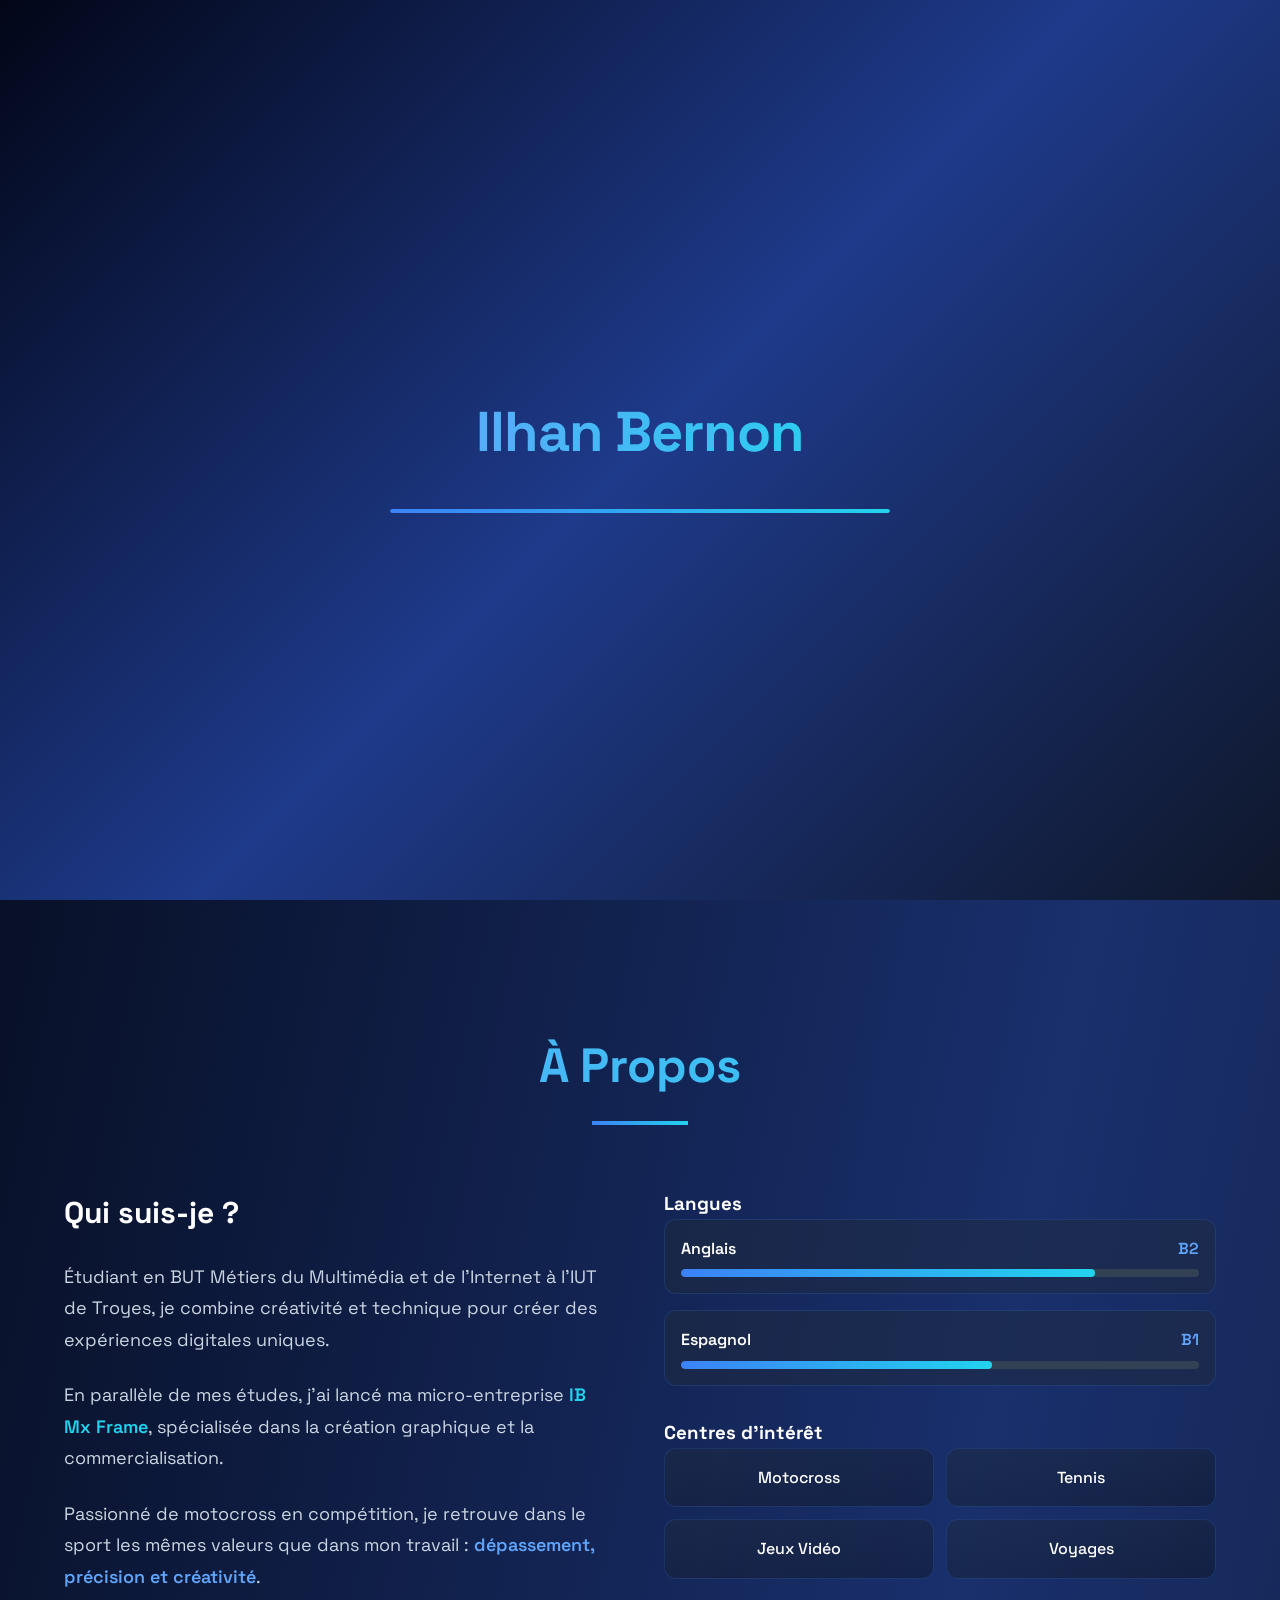
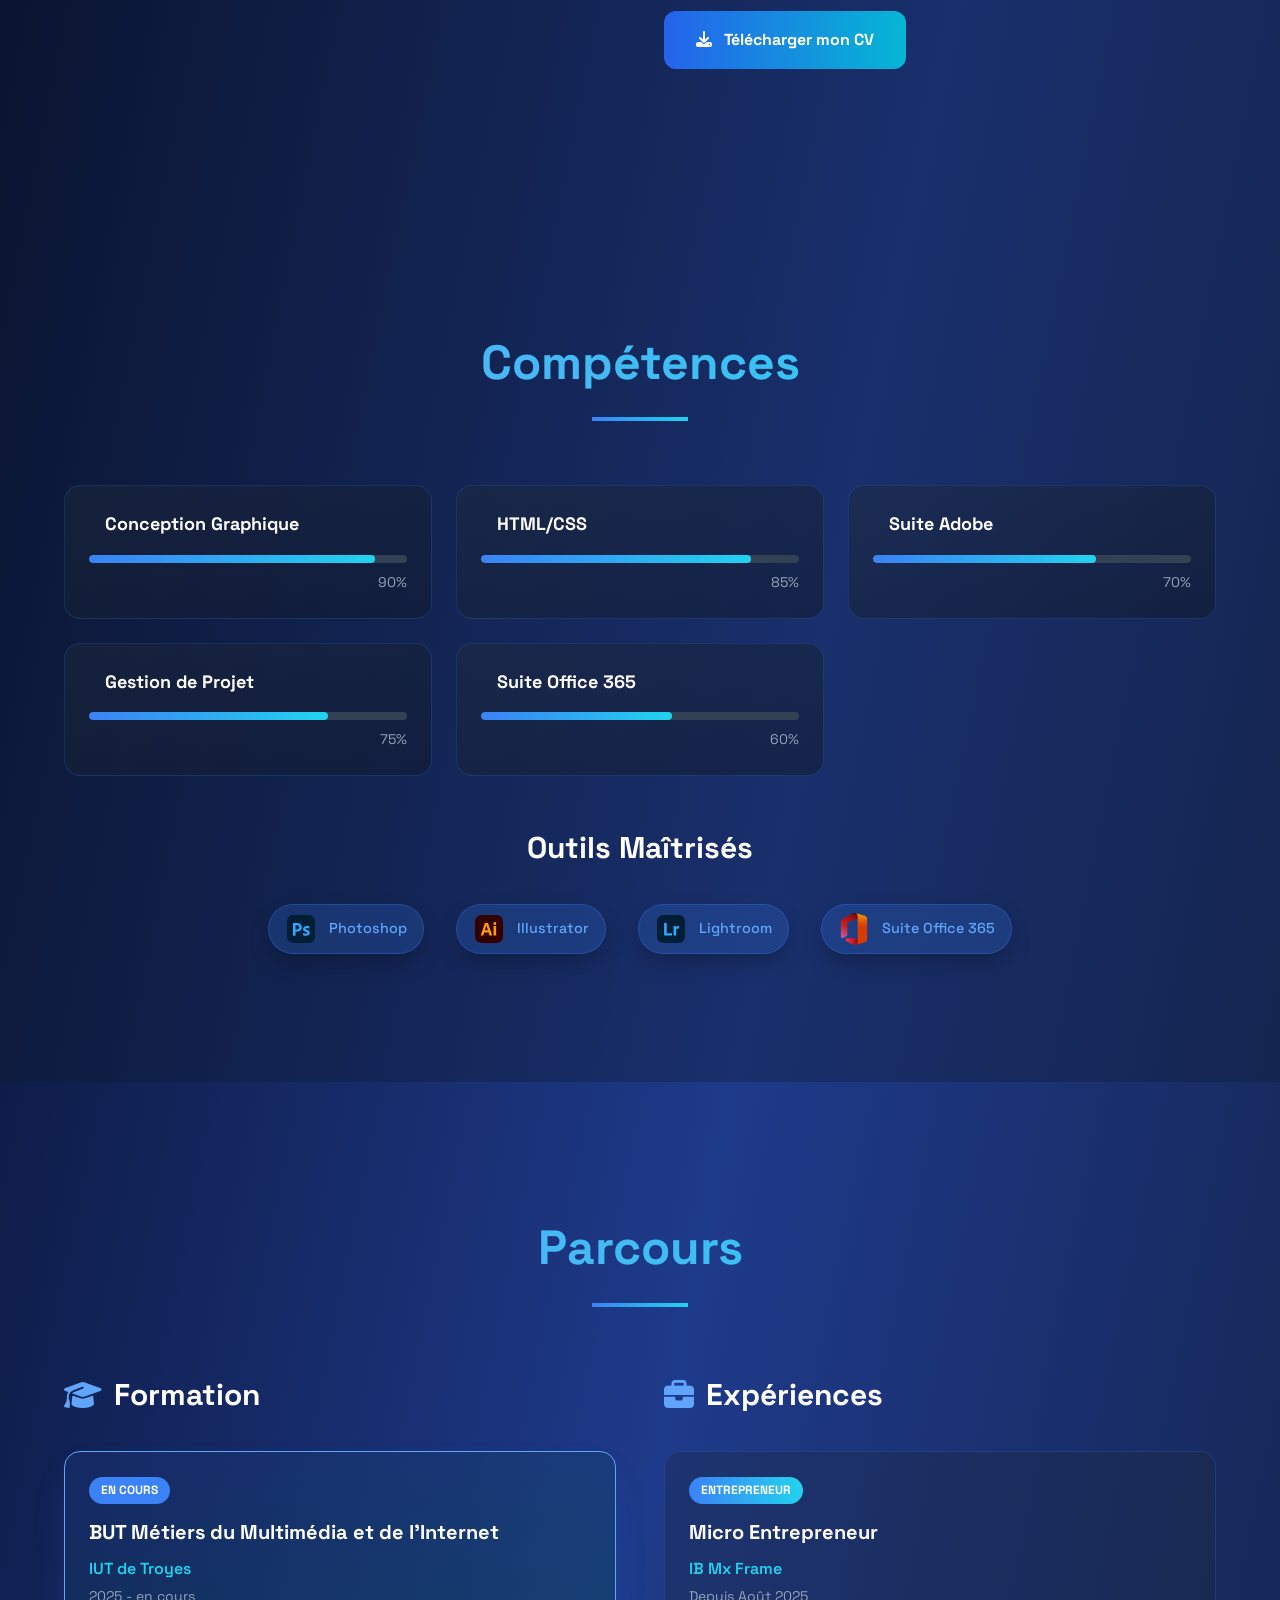
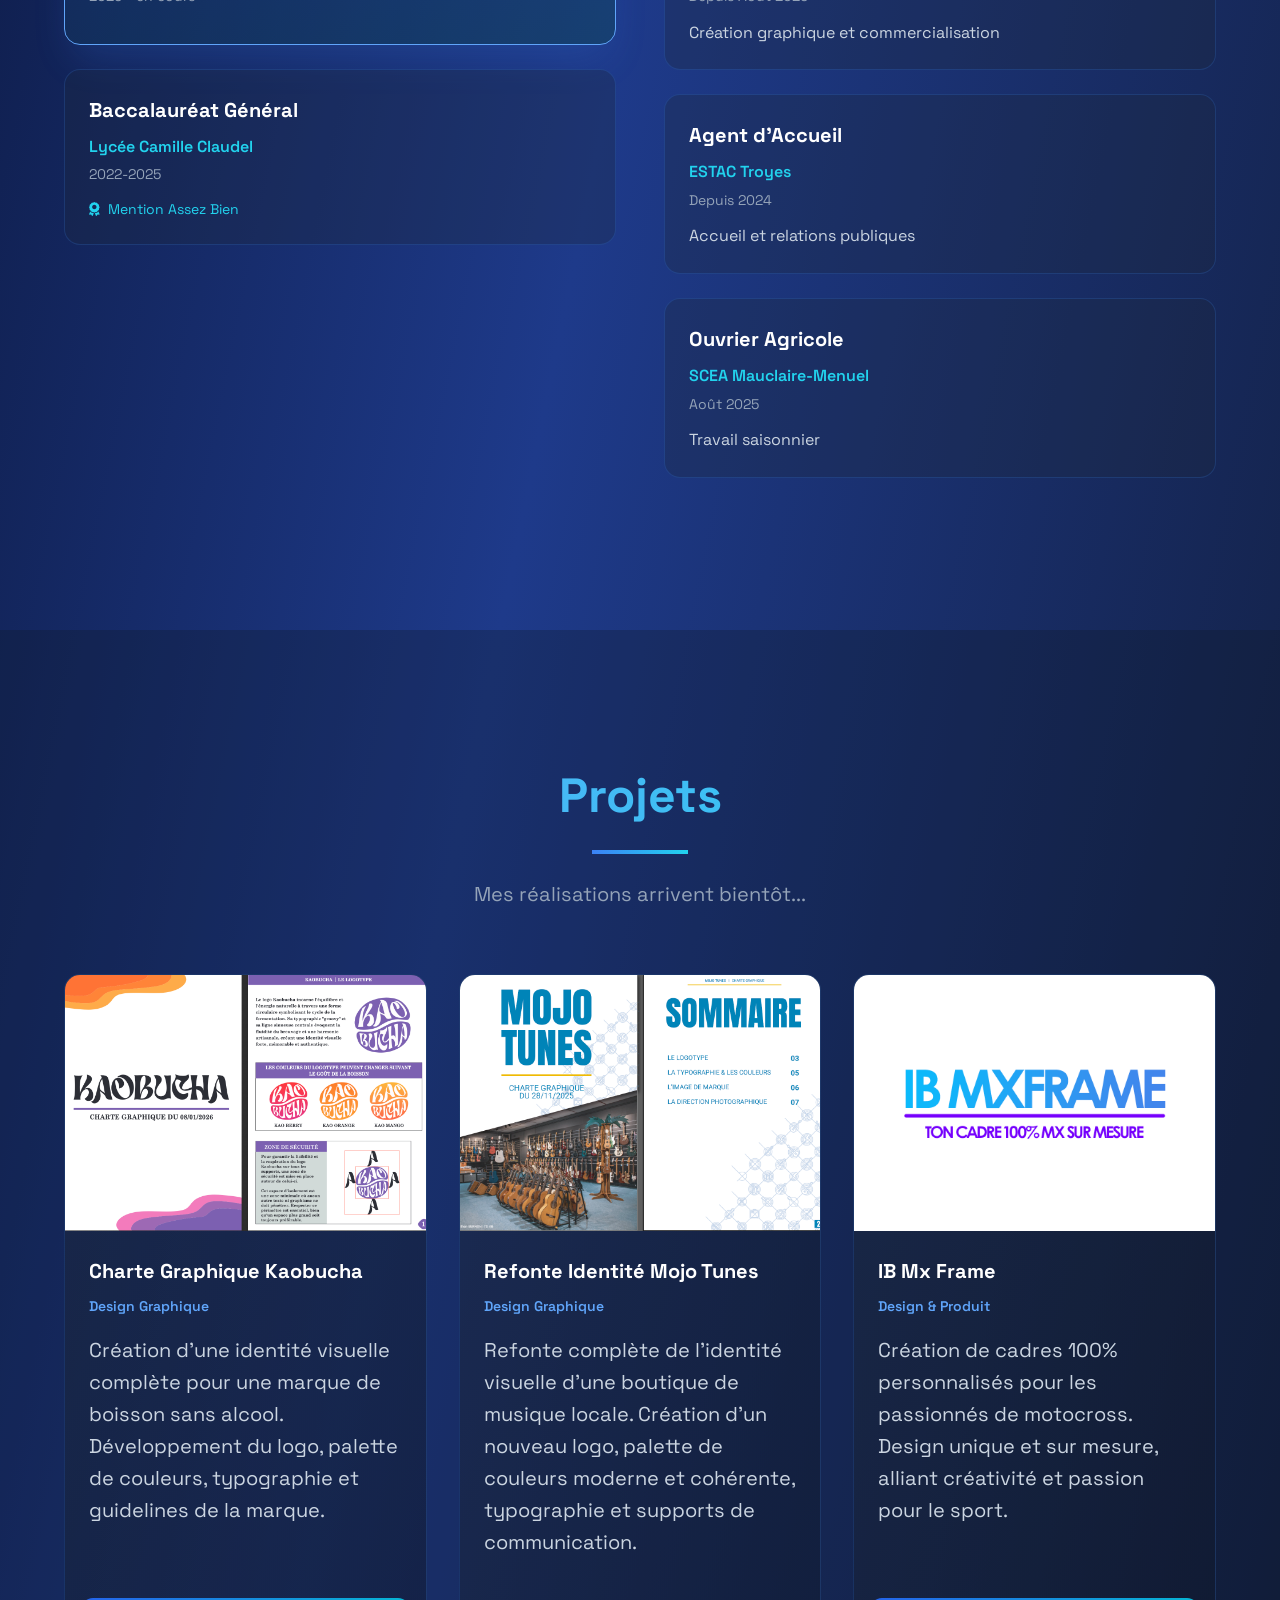
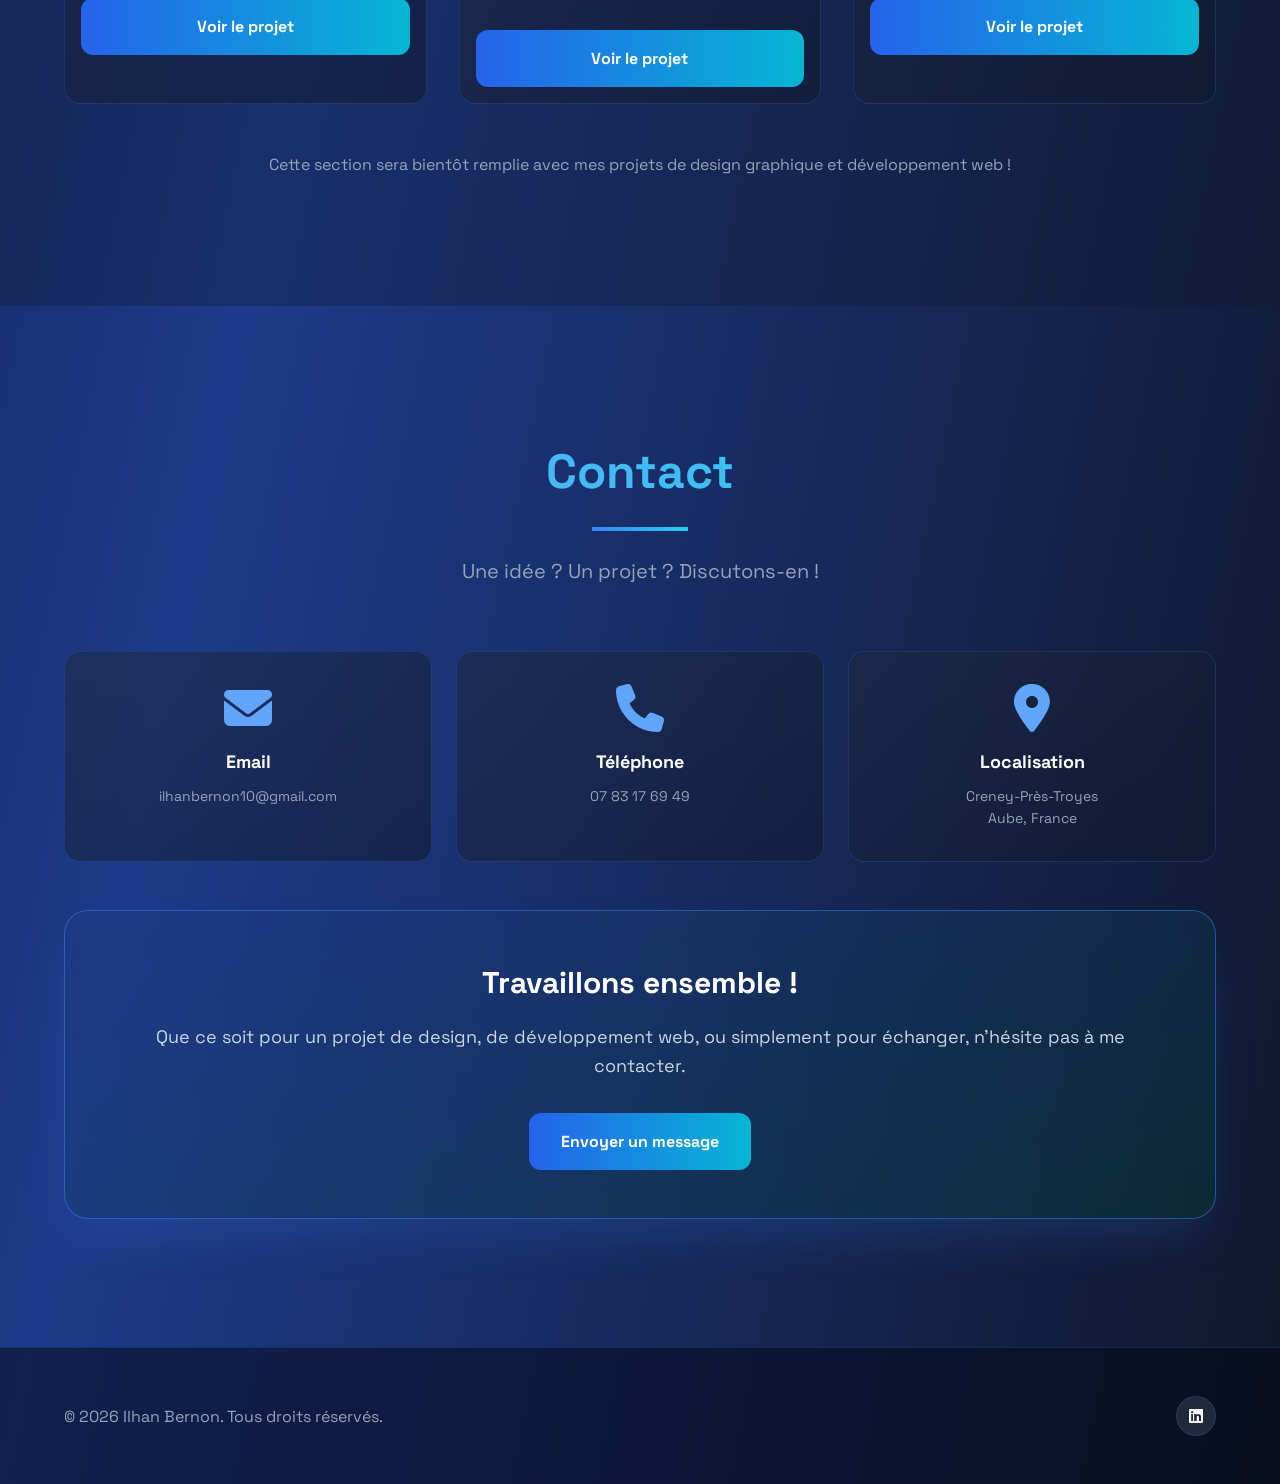
==== commit b2ecf377: "Update index.html" ====
--- a/index.html
+++ b/index.html
@@ -156,7 +156,7 @@
                     <div class="language-bars">
                         <div class="language-item">
                             <div class="language-header">
-                                <span>🇬🇧 Anglais</span>
+                                <span>Anglais</span>
                                 <span class="level">B2</span>
                             </div>
                             <div class="progress-bar">
@@ -165,7 +165,7 @@
                         </div>
                         <div class="language-item">
                             <div class="language-header">
-                                <span>🇪🇸 Espagnol</span>
+                                <span>Espagnol</span>
                                 <span class="level">B1</span>
                             </div>
                             <div class="progress-bar">
@@ -176,10 +176,10 @@
 
                     <h3 style="margin-top: 2rem;">Centres d'intérêt</h3>
                     <div class="hobbies-grid">
-                        <div class="hobby-card">🏍️ Motocross</div>
-                        <div class="hobby-card">🎾 Tennis</div>
-                        <div class="hobby-card">🎮 Jeux Vidéo</div>
-                        <div class="hobby-card">✈️ Voyages</div>
+                        <div class="hobby-card">Motocross</div>
+                        <div class="hobby-card">Tennis</div>
+                        <div class="hobby-card">Jeux Vidéo</div>
+                        <div class="hobby-card">Voyages</div>
                     </div>
 
                     <div style="margin-top: 2rem;">
@@ -204,7 +204,7 @@
             <div class="skills-grid">
                 <div class="skill-card">
                     <div class="skill-header">
-                        <div class="skill-icon">🎨</div>
+                        <div class="skill-icon"></div>
                         <h3>Conception Graphique</h3>
                     </div>
                     <div class="progress-bar">
@@ -215,7 +215,7 @@
 
                 <div class="skill-card">
                     <div class="skill-header">
-                        <div class="skill-icon">💻</div>
+                        <div class="skill-icon"></div>
                         <h3>HTML/CSS</h3>
                     </div>
                     <div class="progress-bar">
@@ -226,7 +226,7 @@
 
                 <div class="skill-card">
                     <div class="skill-header">
-                        <div class="skill-icon">✨</div>
+                        <div class="skill-icon"></div>
                         <h3>Suite Adobe</h3>
                     </div>
                     <div class="progress-bar">
@@ -237,7 +237,7 @@
 
                 <div class="skill-card">
                     <div class="skill-header">
-                        <div class="skill-icon">📊</div>
+                        <div class="skill-icon"></div>
                         <h3>Gestion de Projet</h3>
                     </div>
                     <div class="progress-bar">
@@ -248,7 +248,7 @@
 
                 <div class="skill-card">
                     <div class="skill-header">
-                        <div class="skill-icon">📋</div>
+                        <div class="skill-icon"></div>
                         <h3>Suite Office 365</h3>
                     </div>
                     <div class="progress-bar">
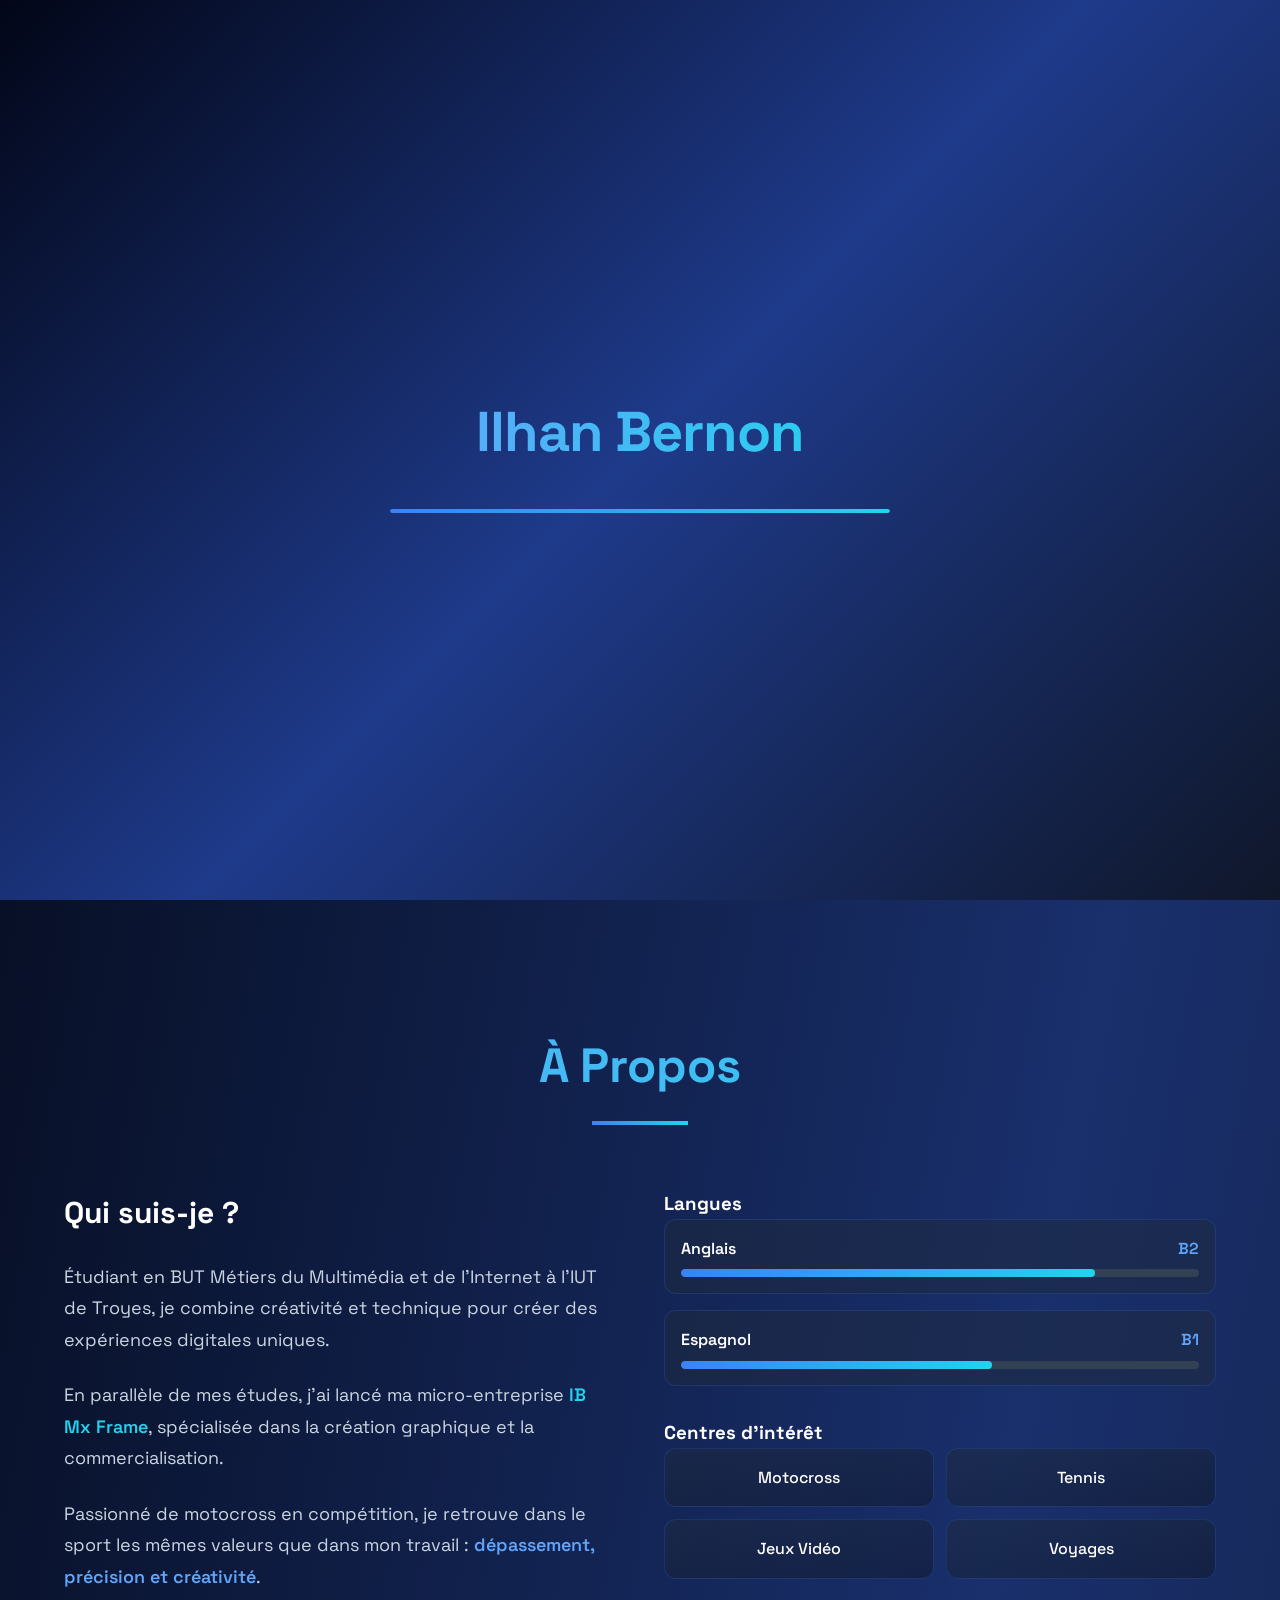
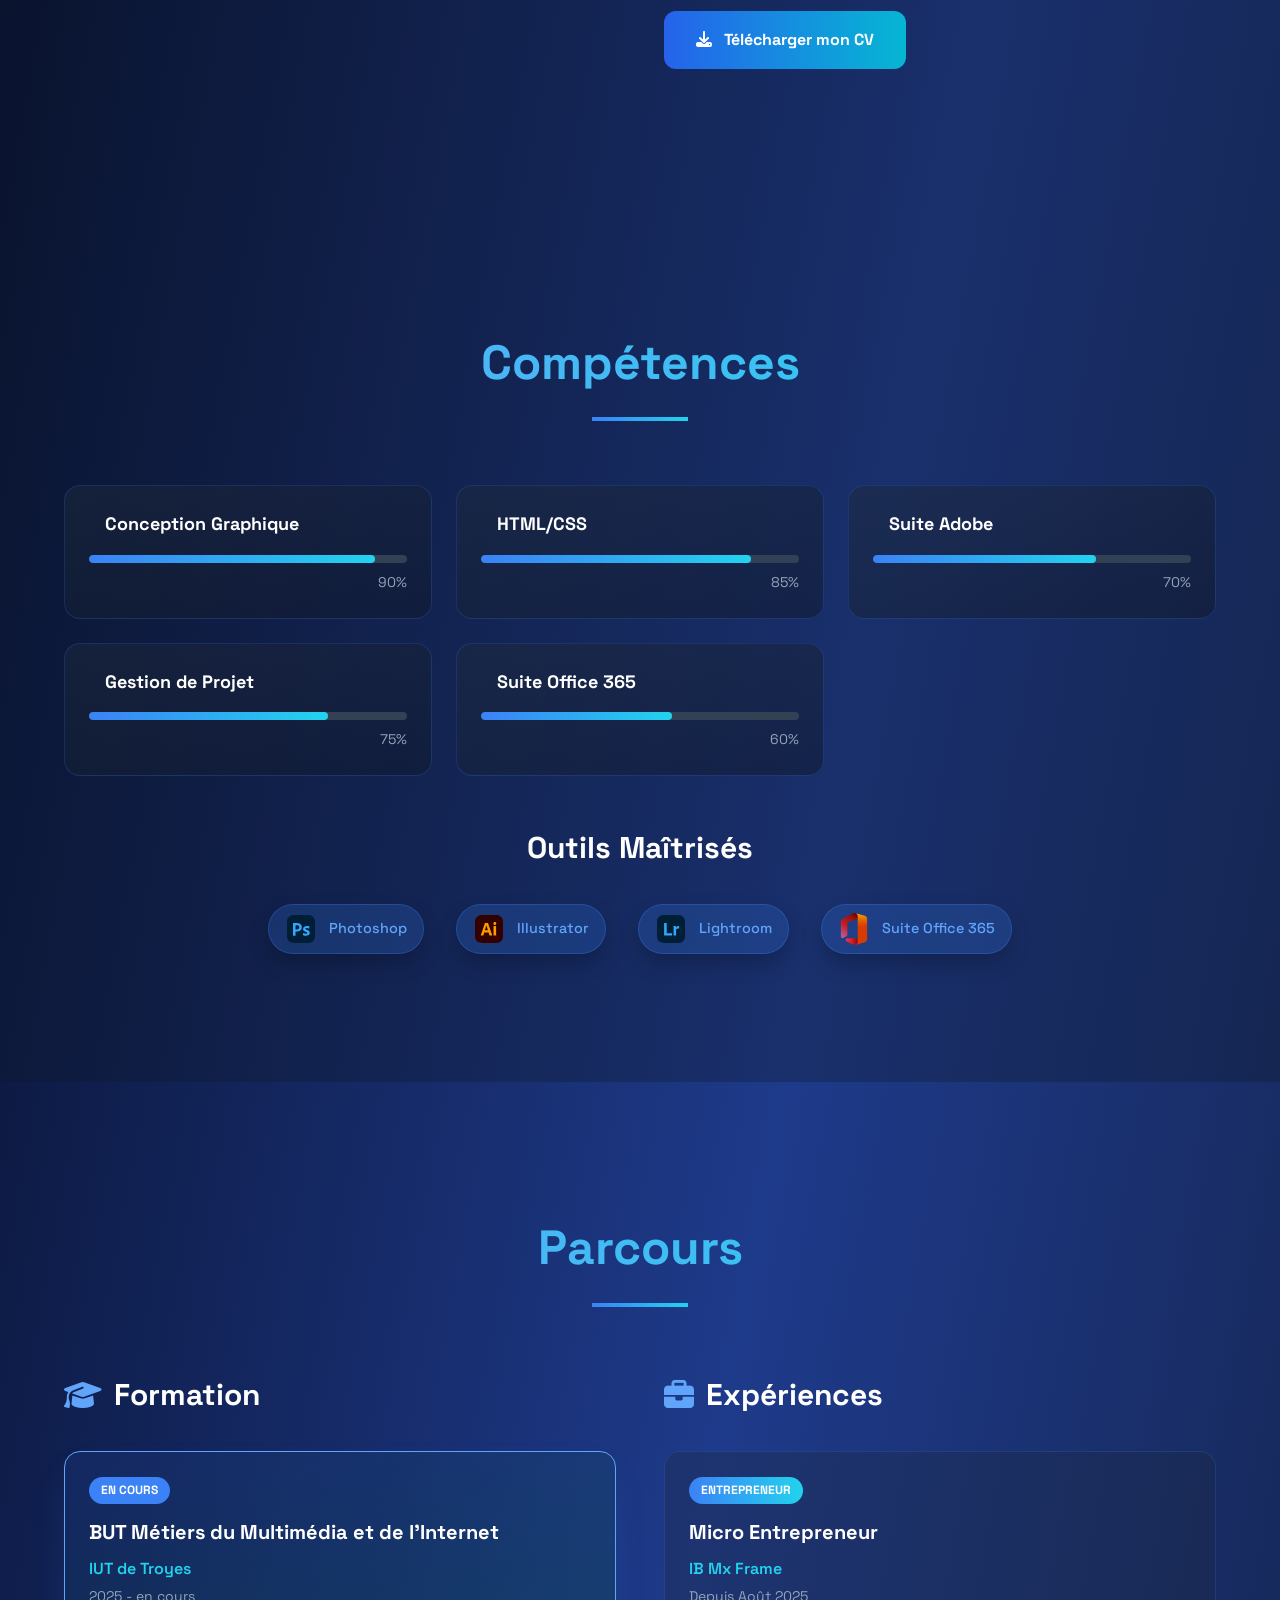
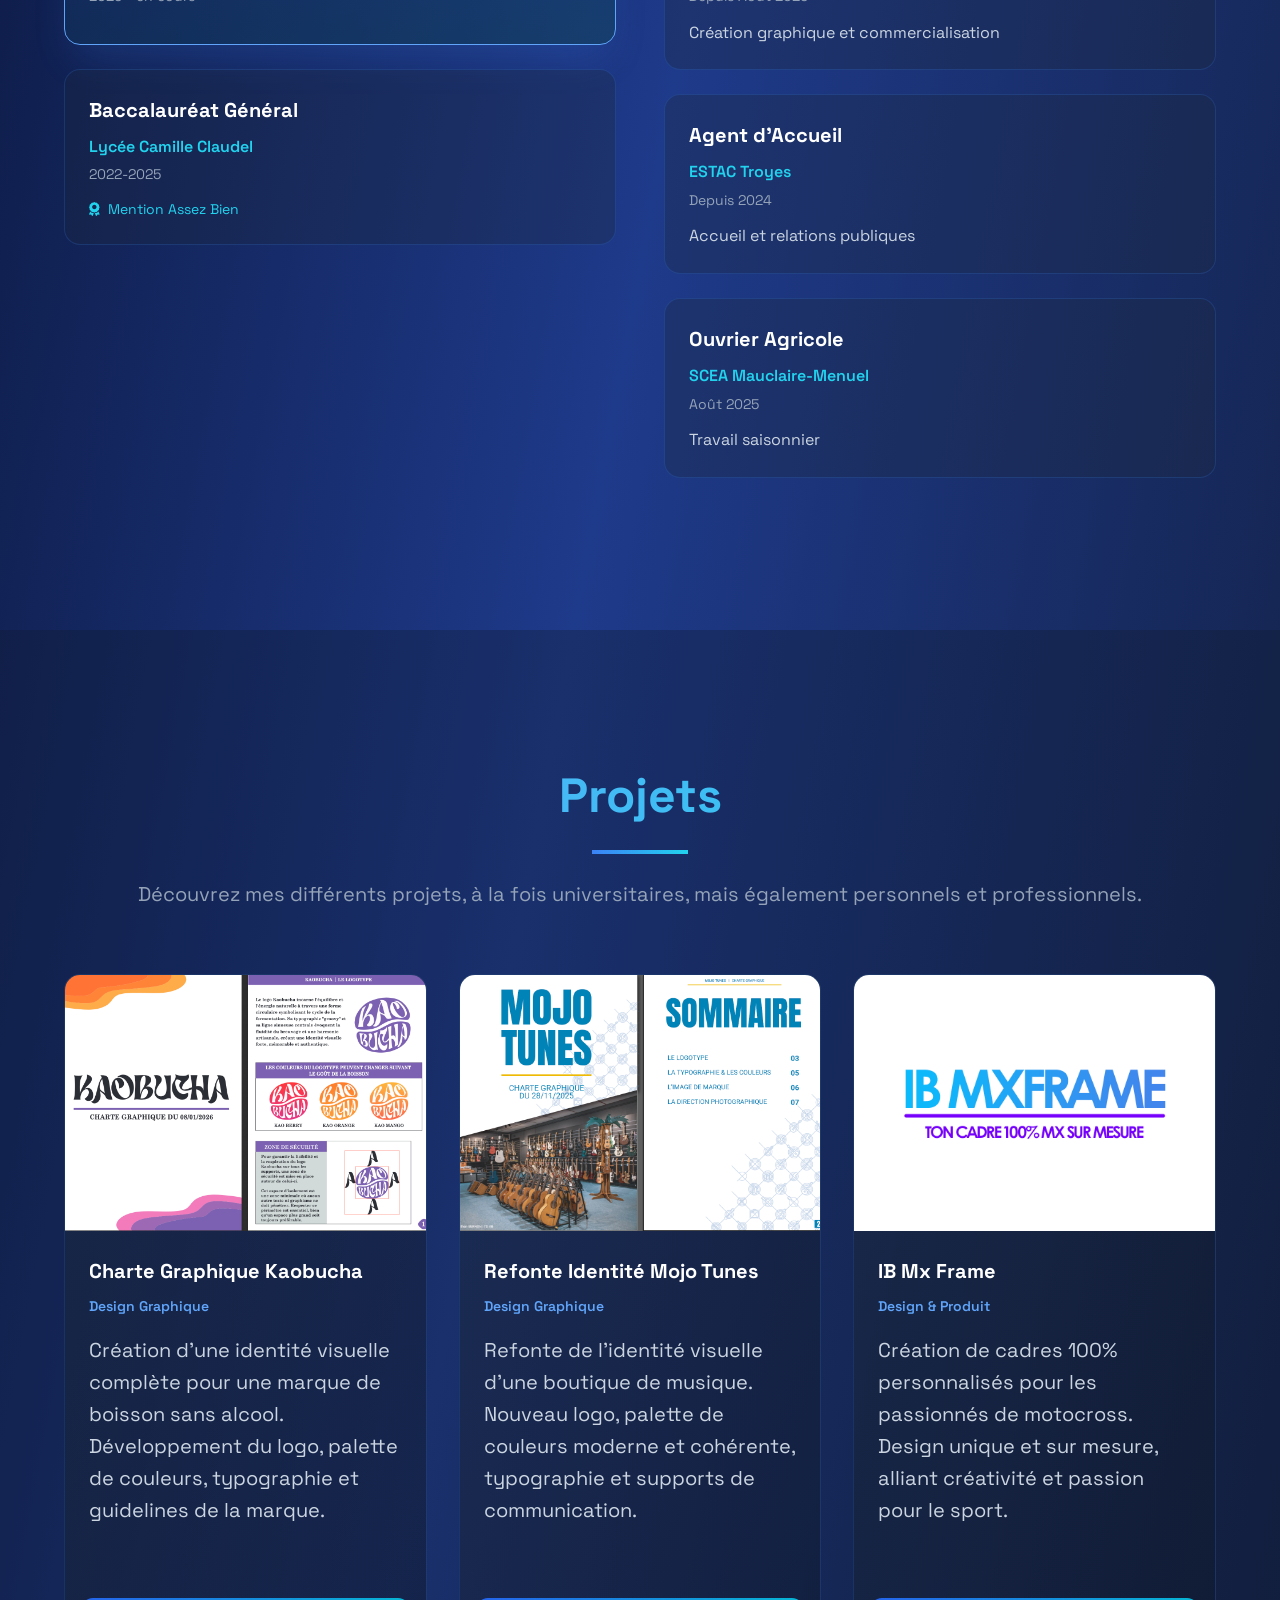
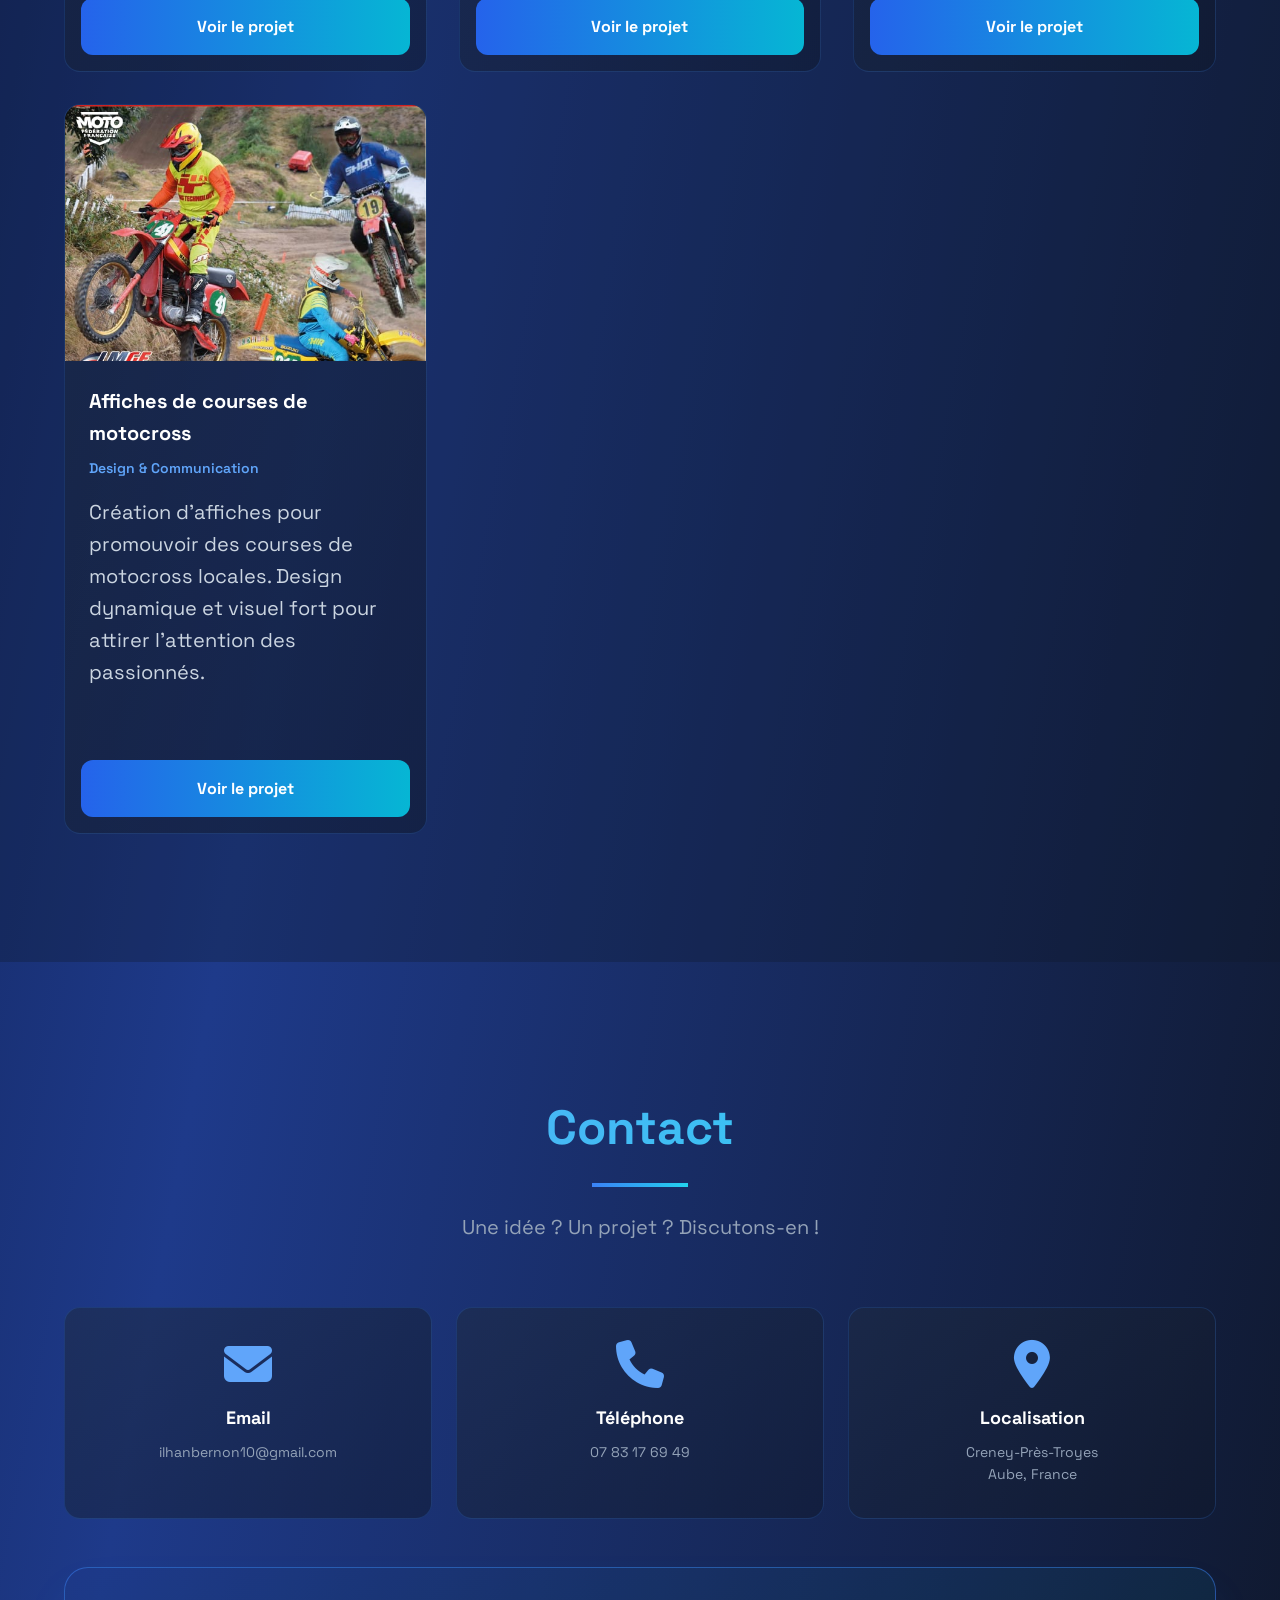
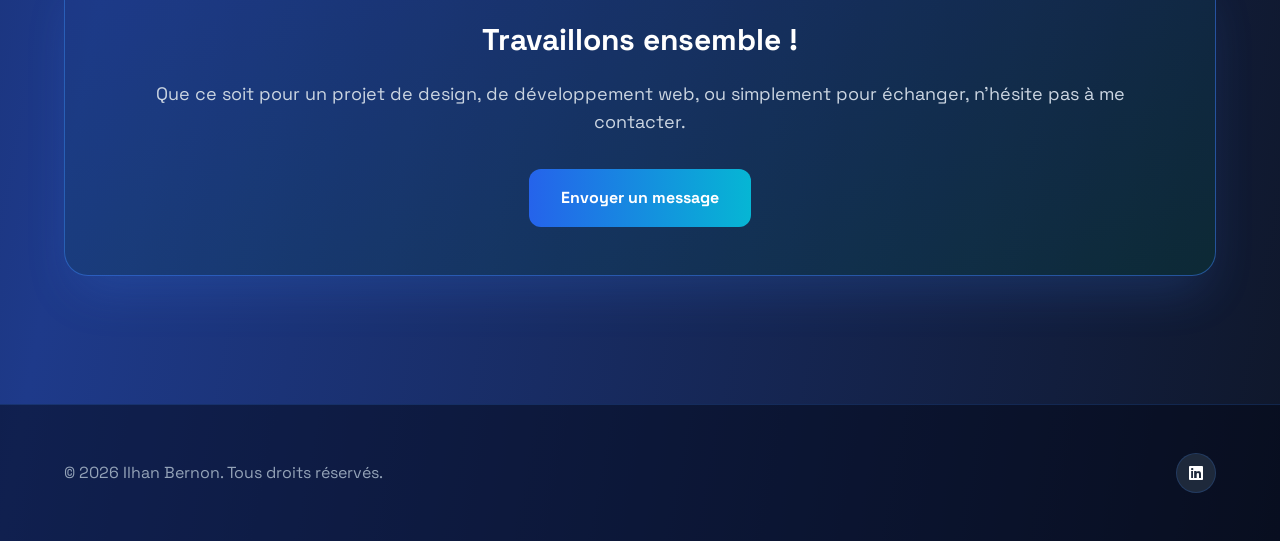
==== commit 21ebf553: "Add files via upload" ====
--- a/index.html
+++ b/index.html
@@ -70,7 +70,7 @@
                 <!-- Text Content -->
                 <div class="hero-text fade-in-left">
                     <div class="badge">
-                        <span>✨ Étudiant MMI • Créateur Graphique</span>
+                        <span>Étudiant MMI • Parcours Création/Communication</span>
                     </div>
                     
                     <h1 class="hero-title">
@@ -356,14 +356,14 @@
             <div class="section-header">
                 <h2 class="section-title">Projets</h2>
                 <div class="title-underline"></div>
-                <p class="section-subtitle">Mes réalisations arrivent bientôt...</p>
+                <p class="section-subtitle">Découvrez mes différents projets, à la fois universitaires, mais également personnels et professionnels.</p>
             </div>
 
             <div class="projects-grid">
                 <div class="project-card">
                     <a href="kaobucha.html" style="text-decoration: none; color: inherit;">
                         <div class="project-image">
-                            <img src="/images/kaobucha.png" alt="Charte Graphique Kaobucha">
+                            <img src="images/kaobucha.png" alt="Charte Graphique Kaobucha">
                         </div>
                         <div class="project-info">
                             <h3>Charte Graphique Kaobucha</h3>
@@ -375,12 +375,12 @@
                 </div>
                 <div class="project-card">
                     <div class="project-image">
-                        <img src="/images/mojo-tunes.png" alt="Identité Mojo Tunes">
+                        <img src="images/mojo-tunes.png" alt="Identité Mojo Tunes">
                     </div>
                     <div class="project-info">
                         <h3>Refonte Identité Mojo Tunes</h3>
                         <p class="project-category">Design Graphique</p>
-                        <p class="project-description">Refonte complète de l'identité visuelle d'une boutique de musique locale. Création d'un nouveau logo, palette de couleurs moderne et cohérente, typographie et supports de communication.</p>
+                        <p class="project-description">Refonte de l'identité visuelle d'une boutique de musique. Nouveau logo, palette de couleurs moderne et cohérente, typographie et supports de communication.</p>
                     </div>
                     <a href="mojotunes.html" class="btn btn-primary" style="display: block; text-align: center; margin: 1rem;">Voir le projet</a>
                 </div>
@@ -393,13 +393,20 @@
                         <p class="project-category">Design & Produit</p>
                         <p class="project-description">Création de cadres 100% personnalisés pour les passionnés de motocross. Design unique et sur mesure, alliant créativité et passion pour le sport.</p>
                     </div>
-                    <a href="/ibmxframe.html" class="btn btn-primary" style="display: block; text-align: center; margin: 1rem;">Voir le projet</a>
-                </div>
-                </div>
-            </div>
-
-            <div class="projects-note">
-                <p>Cette section sera bientôt remplie avec mes projets de design graphique et développement web !</p>
+                    <a href="ibmxframe.html" class="btn btn-primary" style="display: block; text-align: center; margin: 1rem;">Voir le projet</a>
+                </div>
+                <div class="project-card">
+                    <div class="project-image">
+                        <img src="images/FranceMC3C.jpg" alt="Affiches de courses de motocross">
+                    </div>
+                    <div class="project-info">
+                        <h3>Affiches de courses de motocross</h3>
+                        <p class="project-category">Design & Communication</p>
+                        <p class="project-description">Création d'affiches pour promouvoir des courses de motocross locales. Design dynamique et visuel fort pour attirer l'attention des passionnés.</p>
+                    </div>
+                    <a href="mc3c.html" class="btn btn-primary" style="display: block; text-align: center; margin: 1rem;">Voir le projet</a>
+                </div>
+                </div>
             </div>
         </div>
     </section>
@@ -461,4 +468,4 @@
 
     <script src="script.js"></script>
 </body>
-</html>
+</html>
--- a/style.css
+++ b/style.css
@@ -1493,14 +1493,9 @@
     border-radius: 1rem;
     aspect-ratio: 1;
     cursor: pointer;
-    box-shadow: 0 10px 30px rgba(0, 0, 0, 0.3);
     transition: transform 0.3s ease, box-shadow 0.3s ease;
 }
 
-.gallery-item:hover {
-    transform: translateY(-10px);
-    box-shadow: 0 20px 40px rgba(6, 182, 212, 0.3);
-}
 
 .gallery-item img {
     width: 100%;
@@ -1509,9 +1504,6 @@
     transition: transform 0.4s ease;
 }
 
-.gallery-item:hover img {
-    transform: scale(1.1);
-}
 
 .gallery-overlay {
     position: absolute;
@@ -1519,7 +1511,6 @@
     left: 0;
     right: 0;
     top: 0;
-    background: linear-gradient(180deg, rgba(0, 0, 0, 0) 0%, rgba(0, 0, 0, 0.8) 100%);
     display: flex;
     align-items: flex-end;
     padding: 1.5rem;
@@ -1588,3 +1579,37 @@
     color: #cbd5e1;
     margin-bottom: 2rem;
 }
+
+/* spécifique pour la page MC3C - Centrage et affichage complet */
+.gallery-mc3c {
+    background: rgba(30, 41, 59, 0.3); /* On garde le style de fond */
+}
+
+.grid-mc3c {
+    display: flex;             /* On passe en Flexbox pour centrer facilement */
+    justify-content: center;   /* Centre horizontalement */
+    flex-wrap: wrap;           /* Permet de revenir à la ligne sur mobile */
+    gap: 3rem;                 /* Espace entre les deux affiches */
+    max-width: 1000px;
+    margin: 0 auto;
+}
+
+.grid-mc3c .gallery-item {
+    aspect-ratio: auto;        /* Supprime le format carré */
+    width: 350px;              /* Largeur fixe pour l'affiche */
+    height: auto;              /* Laisse la hauteur s'adapter à l'image */
+}
+
+.grid-mc3c .gallery-item img {
+    object-fit: contain;       /* Affiche l'image en entier sans la couper */
+    height: auto;
+    border-radius: 0.5rem;     /* Un petit arrondi pour le style */
+}
+
+/* Ajustement pour mobile */
+@media (max-width: 768px) {
+    .grid-mc3c .gallery-item {
+        width: 100%;           /* Prend toute la largeur sur petit écran */
+        max-width: 300px;      /* Mais garde une taille raisonnable */
+    }
+}
